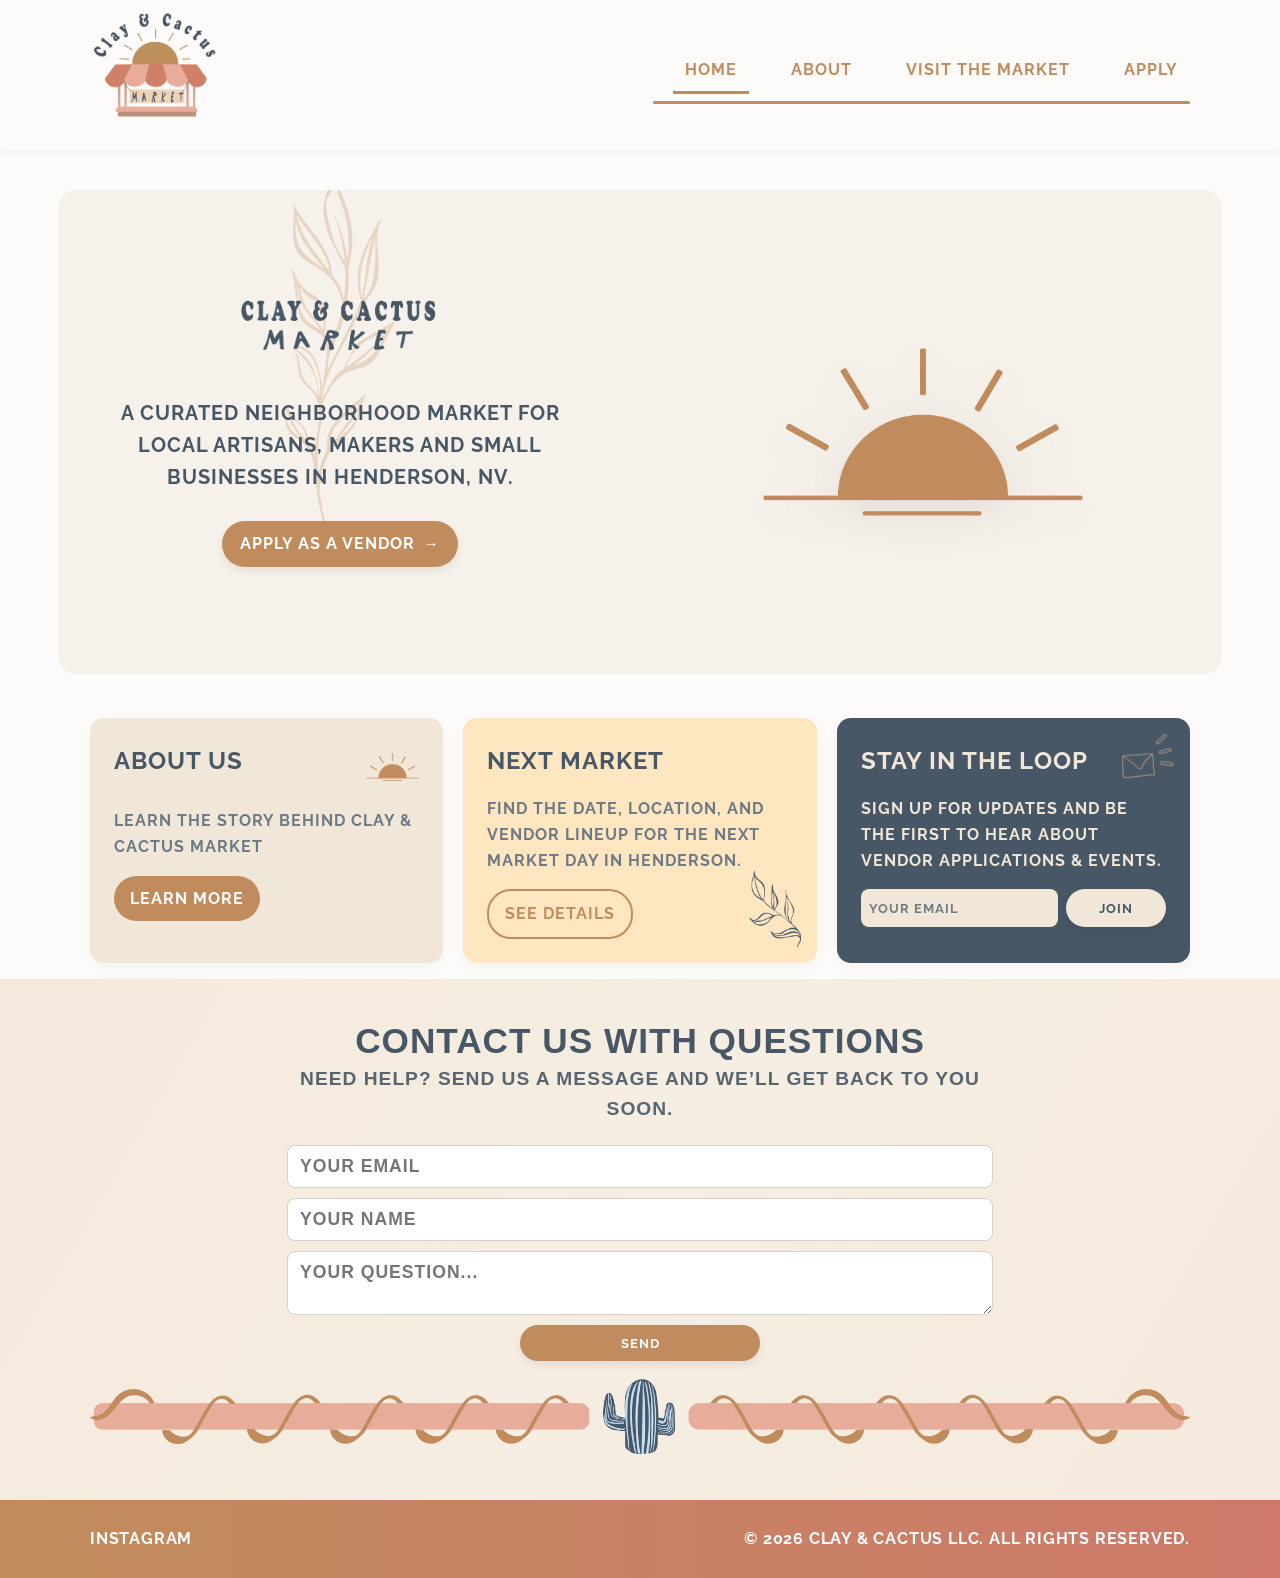
==== index.html @ 1ccd8a7d "Add files via upload" ====
<!DOCTYPE html>
<html lang="en">
<head>
    <meta charset="UTF-8">
    <meta name="viewport" content="width=device-width, initial-scale=1.0">
    <title>Clay & Cactus Market</title>
    <link rel="preconnect" href="https://fonts.googleapis.com">
    <link rel="preconnect" href="https://fonts.gstatic.com" crossorigin>
    <link href="https://fonts.googleapis.com/css2?family=Quicksand:wght@400;500;600;700&family=Raleway:wght@300;400;500&display=swap" rel="stylesheet">
    <link rel="stylesheet" href="style.css">
</head>
<body>
    <header>
        <div class="container nav">
            <img class="logo" src="assets/Illustrative Logo.PNG" alt="Clay & Cactus logo">
            <button class="hamburger" id="hamburger" aria-label="Toggle navigation">☰</button>
            <nav class="nav-links" id="nav-links">
                <a href="index.html" class="active">Home</a>
                <a href="About.html">About</a>
                <a href="Visit.html">Visit the Market</a>
                <a href="Apply.html">Apply</a>
            </nav>
        </div>
    </header>

    <main>
        <section class="hero container">
            <div class="hero-text">
                <img class="hero-text-overlay" src="assets/gold leaf straight.PNG" alt="" aria-hidden="true">
                <img class="hero-logo" src="assets/Logo.PNG" alt="Clay & Cactus Market logo">
                <p class="hero-subtitle">A curated neighborhood market for local artisans, makers and small businesses in Henderson, NV.</p>
                <div class="hero-actions">
                    <a href="Apply.html" class="btn cta--alt">Apply as a Vendor</a>
                </div>
            </div>
            <div class="hero-media">
                <img src="assets/Gold sun logo.PNG" alt="Gold sun logo placeholder" class="hero-image-placeholder">
            </div>
        </section>

        <section class="features container">
            <article class="feature-card feature-card--about">
                <div class="feature-card__title">
                    <h2>About Us</h2>
                    <img src="assets/Gold sun logo.PNG" alt="Gold sun logo" class="feature-icon" />
                </div>
                <p>Learn the story behind Clay & Cactus Market</p>
                <a href="About.html" class="feature-link feature-link--button">Learn More</a>
            </article>
            <article class="feature-card feature-card--next">
                <h2>Next Market</h2>
                <p>Find the date, location, and vendor lineup for the next market day in Henderson.</p>
                <a href="Visit.html" class="feature-link feature-link--outline">See details</a>
                <img src="assets/Blue leaf left.PNG" alt="Blue leaf" class="feature-icon-right" />
            </article>
            <article class="feature-card">
                <h2>Stay in the Loop</h2>
                <p>Sign up for updates and be the first to hear about vendor applications & events.</p>
                <form class="feature-form" action="https://formspree.io/f/xbdzkvpv" method="POST">
                    <input type="email" name="email" placeholder="Your email" required>
                    <button type="submit" class="btn join-button">Join</button>
                </form>
                <img src="assets/mail.PNG" alt="Mail icon" class="feature-icon-mail" />
            </article>
        </section>
    </main>

    <script src="main.js"></script>

    <section class="contact-band">
        <div class="container contact-container">
            <div class="contact-meta">
                <h3>Contact us with questions</h3>
                <p>Need help? Send us a message and we’ll get back to you soon.</p>
            </div>
            <form class="contact-form" action="https://formspree.io/f/mdawwndp" method="POST">
                <input type="email" name="email" placeholder="Your email" required>
                <input type="text" name="name" placeholder="Your name">
                <textarea name="message" rows="2" placeholder="Your question..."></textarea>
                <button type="submit" class="btn cta--alt">Send</button>
            </form>
        </div>

        <div class="contact-divider" aria-hidden="true">
            <img src="assets/cactus swirls.PNG" alt="" class="contact-divider-image">
        </div>
    </section>

    <footer>
        <div class="container footer-content">
            <a href="https://instagram.com/clayandcactusmarket" target="_blank" rel="noopener noreferrer" class="footer-link">Instagram</a>
            <p class="footer-brand">&copy; 2026 Clay & Cactus LLC. All rights reserved.</p>
        </div>
    </footer>
</body>
</html>
---- style.css ----
.logo{
    height: 130px;
    width: auto;
    max-width: 350px;
}

@font-face {
    font-family: 'Amatic SC';
    font-style: normal;
    font-weight: 400;
    src: url('assets/AmaticSC-Regular.ttf') format('truetype');
}

@font-face {
    font-family: 'Amatic SC';
    font-style: normal;
    font-weight: 700;
    src: url('assets/AmaticSC-Bold.ttf') format('truetype');
}

header{
    position: sticky;
    top: 0;
    background: #fdfbf9;
    box-shadow: 0 1px 8px rgba(0,0,0,0.06);
    z-index: 1000;
    padding: 10px 0;
}

body{
    margin: 0;
    font-family: 'Amatic SC', 'Cormorant Garamond', Georgia, serif;
    background: #fdfbf9;
    color: #485766;
    line-height: 1.6;
}

h1, h2, h3, h4, h5, h6, p, a, button, input, textarea {
    font-family: 'Amatic SC', 'Raleway', sans-serif;
    text-transform: uppercase;
    letter-spacing: 1px;
    font-weight: 700;
}

.container{
    width: 90%;
    max-width: 1100px;
    margin: 0 auto;
}

.hero{
    position: relative;
    display: grid;
    grid-template-columns: 1fr 1fr;
    gap: 30px;
    align-items: center;
    min-height: 420px;
    margin-top: 40px;
    background: #f6f1ea;
    padding: 32px;
    border-radius: 18px;
    overflow: hidden;
}

.hero-text{
    display: flex;
    flex-direction: column;
    align-items: center;
    text-align: center;
    max-width: 500px;
    position: relative;
    z-index: 1;
}

.hero-text-overlay{
    position: absolute;
    top: 24%;
    left: 50%;
    width: 110px;
    height: auto;
    transform: translate(-50%, -50%);
    opacity: 0.28;
    pointer-events: none;
    z-index: 0;
}

.hero-logo{
    height: 60px;
    width: auto;
    margin-bottom: 20px;
    position: relative;
    z-index: 2;
}

.hero-subtitle{
    font-size: 1.25rem;
    color: #485766;
    margin-bottom: 28px;
}

.hero-actions{
    display: flex;
    gap: 14px;
    flex-wrap: wrap;
}

.hero-media{
    min-height: 340px;
    display: flex;
    align-items: center;
    justify-content: center;
    position: relative;
    z-index: 1;
}

.hero-text > *:not(.hero-text-overlay){
    position: relative;
    z-index: 1;
}

.hero-image-placeholder{
    width: 100%;
    max-width: 320px;
    height: auto;
    display: block;
    object-fit: contain;
    filter: drop-shadow(0 10px 20px rgba(0,0,0,0.08));
}

.error-hero{
    min-height: 520px;
    display: flex;
    align-items: center;
    justify-content: center;
}

.error-card{
    position: relative;
    width: 100%;
    max-width: 720px;
    min-height: 240px;
    display: flex;
    align-items: center;
    justify-content: center;
    text-align: center;
}

.error-card h1{
    position: relative;
    z-index: 1;
    font-size: clamp(2.8rem, 8vw, 5.2rem);
    line-height: 0.95;
    color: #485766;
    margin: 0;
}

.error-card-overlay{
    position: absolute;
    left: 12%;
    top: 50%;
    transform: translateY(-50%);
    width: 150px;
    height: auto;
    opacity: 0.32;
    pointer-events: none;
}

.page-hero{
    min-height: 0;
}

.page-hero-copy{
    position: relative;
    max-width: 620px;
    z-index: 1;
}

.page-hero-overlay{
    position: absolute;
    left: -14px;
    top: -12px;
    width: 136px;
    height: auto;
    opacity: 0.2;
    pointer-events: none;
}

.page-hero-copy h1{
    position: relative;
    z-index: 1;
    margin: 0 0 16px;
    font-size: clamp(2.1rem, 4.1vw, 3.6rem);
    line-height: 0.96;
    color: #485766;
}

.page-hero-art{
    display: flex;
    justify-content: center;
    align-items: center;
}

.page-hero-image{
    width: min(100%, 320px);
    height: auto;
    display: block;
    filter: drop-shadow(0 10px 20px rgba(0,0,0,0.08));
}

.page-hero-image--sun{
    width: min(100%, 260px);
}

.section-label{
    position: relative;
    z-index: 1;
    margin: 0 0 10px;
    color: #c18c5d;
    font-size: 1rem;
    letter-spacing: 1.4px;
}

.page-lead{
    position: relative;
    z-index: 1;
    margin: 0;
    color: #5e6f79;
    font-size: 1rem;
}

.about-hero-card{
    display: block;
    min-height: 100%;
    padding-right: 34px;
    margin-bottom: 56px;
}

.about-hero-card .page-hero-copy{
    max-width: none;
}

.about-body-copy{
    position: relative;
    z-index: 1;
    max-width: 760px;
    margin-top: 24px;
}

.about-body-copy p{
    margin: 0 0 18px;
    color: #5e6f79;
    font-size: 0.98rem;
}

.about-body-copy p:last-child{
    margin-bottom: 0;
}

.visit-notice{
    max-width: 980px;
    display: grid;
    grid-template-columns: minmax(0, 1.45fr) minmax(280px, 0.75fr);
    align-items: start;
    gap: 22px;
    margin-top: 26px;
    margin-bottom: 56px;
}

.visit-notice-panel .btn{
    margin-top: 10px;
}

.visit-notice-panel,
.visit-signup-panel{
    padding: 30px;
}

.visit-signup-panel{
    background: #f6f1ea;
}

.visit-signup-panel h2{
    margin-bottom: 12px;
}

.visit-signup-form{
    justify-content: flex-start;
    margin-top: 18px;
}

.visit-signup-form input{
    background: #ffffff;
}

.about-hero-accent{
    position: absolute;
    right: 6%;
    bottom: -118px;
    width: clamp(170px, 22vw, 240px);
    height: auto;
    opacity: 1;
    pointer-events: none;
    z-index: 0;
}

.info-panel{
    border-radius: 18px;
    box-sizing: border-box;
}

.info-panel{
    background: #f4e9dd;
    padding: 28px;
}

.info-panel h2,
.visit-signup-panel h2{
    margin-top: 0;
    color: #485766;
}

.info-panel h2{
    margin-bottom: 14px;
    font-size: clamp(1.75rem, 3.4vw, 2.75rem);
    line-height: 0.98;
}

.info-panel p{
    color: #5e6f79;
    font-size: 0.98rem;
}

.apply-hero{
    min-height: 0;
    grid-template-columns: 1fr;
    gap: 0;
}

.apply-hero-copy{
    position: relative;
    text-align: center;
    padding: 8px 0;
    max-width: 760px;
    margin: 0 auto;
}

.apply-hero-overlay{
    position: absolute;
    left: -10px;
    top: 0;
    width: 140px;
    height: auto;
    opacity: 0.18;
    pointer-events: none;
}

.apply-hero-copy h1{
    position: relative;
    z-index: 1;
    margin: 0 0 16px;
    font-size: clamp(2.15rem, 4.2vw, 3.7rem);
    line-height: 0.95;
    color: #485766;
}

.apply-hero-text{
    position: relative;
    z-index: 1;
    margin: 0 auto;
    max-width: 640px;
    color: #5e6f79;
    font-size: 1rem;
}

.apply-form-section{
    position: relative;
    margin-top: 24px;
    margin-bottom: 56px;
    background: #e8c5ad;
    border-radius: 18px;
    padding: 30px;
    box-sizing: border-box;
    overflow: hidden;
}

.apply-form-accent{
    position: absolute;
    top: 14px;
    right: 16px;
    width: clamp(110px, 14vw, 170px);
    opacity: 0.5;
    z-index: 0;
    pointer-events: none;
}

.apply-form-intro{
    position: relative;
    z-index: 1;
    text-align: center;
    max-width: 760px;
    margin: 0 auto 24px;
}

.apply-form-intro h2{
    margin: 0 0 10px;
    font-size: clamp(2.2rem, 4.5vw, 3.8rem);
    color: #485766;
}

.apply-form-intro p{
    margin: 0;
    color: #485766;
    font-size: 1rem;
}

.apply-form-note{
    margin-top: 8px;
}

.apply-privacy-note{
    margin: 12px auto 0;
    color: #485766;
    font-size: 0.92rem;
    opacity: 0.9;
    text-align: center;
    max-width: 680px;
}

.vendor-form{
    position: relative;
    z-index: 1;
    max-width: 920px;
    margin: 0 auto;
}

.vendor-form-grid{
    display: grid;
    grid-template-columns: repeat(2, minmax(0, 1fr));
    gap: 16px 18px;
}

.vendor-field{
    display: flex;
    flex-direction: column;
    gap: 6px;
}

.vendor-field span{
    color: #485766;
    font-size: 0.95rem;
}

.required-star{
    color: #c18c5d;
    font-weight: 700;
    margin-left: 2px;
}

.vendor-field span.required-star,
.vendor-agreement span.required-star{
    color: #c18c5d;
}

.vendor-toggle{
    display: inline-flex;
    align-items: center;
    gap: 8px;
    margin-top: 4px;
}

.vendor-toggle input[type="checkbox"]{
    width: 18px;
    height: 18px;
    accent-color: #485766;
}

.vendor-toggle span{
    color: #485766;
    font-size: 0.95rem;
    text-transform: none;
    letter-spacing: 0.2px;
}

.vendor-field input:not([type="file"]):not([type="checkbox"]),
.vendor-field textarea,
.vendor-field select{
    width: 100%;
    border: none;
    border-radius: 10px;
    padding: 12px 14px;
    background: #f4e9dd;
    color: #485766;
    box-sizing: border-box;
    outline: none;
}

.vendor-field textarea{
    resize: none;
    min-height: 120px;
}

.vendor-field select{
    appearance: none;
    background-image: linear-gradient(45deg, transparent 50%, #485766 50%), linear-gradient(135deg, #485766 50%, transparent 50%);
    background-position: calc(100% - 18px) calc(50% - 2px), calc(100% - 12px) calc(50% - 2px);
    background-size: 6px 6px, 6px 6px;
    background-repeat: no-repeat;
    padding-right: 34px;
}

.vendor-field input[type="file"]{
    border: none;
    border-radius: 10px;
    padding: 10px 12px;
    background: #f4e9dd;
    color: #485766;
}

.vendor-field input::placeholder,
.vendor-field textarea::placeholder{
    color: #485766;
    opacity: 0.9;
}

.vendor-field--full{
    margin-top: 16px;
}

.vendor-agreement{
    margin-top: 14px;
    display: flex;
    align-items: flex-start;
    gap: 10px;
}

.vendor-agreement input[type="checkbox"]{
    margin-top: 2px;
    width: 18px;
    height: 18px;
    accent-color: #c18c5d;
    flex: 0 0 auto;
}

.vendor-agreement span{
    color: #485766;
    font-size: 0.98rem;
    line-height: 1.4;
    text-transform: none;
    letter-spacing: 0.3px;
}

.vendor-form-actions{
    margin-top: 22px;
    display: flex;
    justify-content: center;
}

.vendor-submit::after{
    content: none;
}

.features{
    display: grid;
    grid-template-columns: repeat(3, minmax(0, 1fr));
    gap: 20px;
    margin-top: 44px;
    margin-bottom: 16px;
}

.feature-card{
    border: none;
    border-radius: 14px;
    padding: 24px;
    box-shadow: 0 6px 18px rgba(0,0,0,0.03);
}

.feature-card:nth-child(1){
    background: #f1e7d9;
}

.feature-card:nth-child(2){
    background: #fde6c0;
}

.feature-card:nth-child(3){
    background: #485766;
    color: #e8c5ad;
    position: relative;
}

.feature-card:nth-child(3) h2,
.feature-card:nth-child(3) p,
.feature-card:nth-child(3) .feature-link{
    color: #f1e7d9;
}

.feature-card:nth-child(3) .feature-form input{
    background: #f1e7d9;
    border: none;
    color: #485766;
}

.feature-card:nth-child(3) .feature-form input::placeholder{
    color: #485766;
    opacity: 0.75;
}

.feature-card h2{
    margin-top: 0;
    margin-bottom: 12px;
    color: #485766;
}

.feature-card__title{
    display: flex;
    align-items: center;
    justify-content: space-between;
    gap: 10px;
}

.feature-icon{
    height: 28px;
    width: auto;
    display: block;
    margin-left: auto;
}

.feature-card p{
    margin-bottom: 16px;
    color: #6d7a85;
    font-weight: 700;
}

.feature-link{
    text-decoration: none;
    color: #485766;
    font-weight: 700;
}

.feature-link:hover{
    color: #e7ad9a;
}

.feature-link--button{
    display: inline-flex;
    align-items: center;
    justify-content: center;
    padding: 10px 16px;
    border-radius: 24px;
    background: #c18c5d;
    color: #ffffff;
}

.feature-link--button:hover{
    color: #ffffff;
    background: #c18c5d;
}

.feature-link--outline{
    display: inline-flex;
    align-items: center;
    justify-content: center;
    padding: 10px 16px;
    border-radius: 24px;
    border: 2px solid #c18c5d;
    background: transparent;
    color: #c18c5d;
}

.feature-link--outline:hover{
    color: #c18c5d;
    border-color: #c18c5d;
    background: rgba(193, 140, 93, 0.08);
}

.feature-icon-right{
    display: block;
    width: 52px;
    height: auto;
    margin: 14px 0 0 auto;
}

.feature-card--next{
    position: relative;
}

.feature-card--next .feature-icon-right{
    position: absolute;
    right: 16px;
    bottom: 16px;
}

.feature-icon-mail{
    position: absolute;
    right: 16px;
    top: 16px;
    width: 52px;
    height: auto;
    opacity: 0.6;
}

.feature-form{
    display: flex;
    gap: 8px;
    flex-wrap: wrap;
    margin-top: 12px;
    justify-content: center;
}
.feature-form input{
    flex: 1 1 180px;
    border: 1px solid #d9cfc7;
    border-radius: 8px;
    padding: 8px;
    min-width: 180px;
}
.feature-form button{
    min-width: 100px;
    padding: 8px 14px;
    height: 38px;
}

.join-button{
    background: #f1e7d9;
    color: #485766;
    border: none;
    box-shadow: none;
}

.join-button:hover{
    background: #f1e7d9;
    color: #485766;
}

.join-button::after{
    content: none;
}

.btn{
    padding: 10px 18px;
    border-radius: 24px;
    font-weight: 700;
    text-decoration: none;
    border: none;
    display: inline-flex;
    align-items: center;
    justify-content: center;
    box-shadow: 0 4px 10px rgba(0,0,0,0.08);
    position: relative;
}

.btn::after{
    content: '→';
    margin-left: 8px;
    font-size: 0.95rem;
    transition: transform 0.2s ease;
}

.btn:hover::after{
    transform: translateX(4px);
}

.btn.join-button::after{
    content: none;
}

.cta{
    background: #485766;
    color: #ffffff;
}

.cta--alt{
    background: #c18c5d;
    color: #ffffff;
}

@media (max-width: 860px) {
    .hero{grid-template-columns: 1fr;}
    .hero-media{min-height: 240px;}
    .features{grid-template-columns: 1fr;}
    .page-hero-copy{text-align: center;}
    .page-hero-overlay{
        left: 50%;
        transform: translateX(-50%);
    }
    .visit-notice{
        grid-template-columns: 1fr;
    }
    .about-hero-card{
        padding-right: 24px;
    }
    .about-hero-card .page-hero-copy,
    .about-body-copy{
        background: #f6f1ea;
        box-shadow: 0 0 0 12px #f6f1ea;
        border-radius: 14px;
    }
    .about-hero-accent{
        width: 150px;
        right: 12px;
        bottom: -70px;
        opacity: 1;
    }
    .apply-hero{grid-template-columns: 1fr;}
    .apply-hero-copy{text-align: center;}
    .apply-hero-overlay{
        left: 50%;
        transform: translateX(-50%);
    }
    .vendor-form-grid{grid-template-columns: 1fr;}
    .apply-form-section{padding: 24px 18px;}
    .apply-form-accent{
        width: 96px;
        top: 10px;
        right: 10px;
        opacity: 0.42;
    }
}

header::after{
    content: none;
}

.nav-links{
    display: flex;
    align-items: center;
    gap: 10px;
    position: relative;
    padding-bottom: 10px;
}

.nav-links::after{
    content: '';
    position: absolute;
    left: 0;
    right: 0;
    bottom: -3px;
    height: 3px;
    background: #c18c5d;
    border-radius: 2px;
}

.container.nav{
    display: flex;
    justify-content: space-between;
    align-items: center;
    position: relative;
}

.hamburger{
    display: none;
    background: transparent;
    border: none;
    font-size: 28px;
    cursor: pointer;
    color: #485766;
    font-family: 'Amatic SC', sans-serif;
    font-weight: 700;
}

.container.nav a{
    text-decoration: none;
    color: #c18c5d;
    margin-left: 20px;
    font-weight: 700;
    padding: 8px 12px;
    border-radius: 8px;
    border: none;
    position: relative;
}

.container.nav a::after{
    content: '';
    position: absolute;
    left: 0;
    right: 0;
    bottom: -3px;
    height: 3px;
    background: #c18c5d;
    border-radius: 0;
    transform: scaleX(0);
    transition: transform 0.2s;
}

.container.nav a:hover::after,
.container.nav a.active::after{
    transform: scaleX(1);
}

.container.nav a:hover{
    background: transparent;
    color: #ce796a;
}

.container.nav a.active{
    color: #c18c5d;
}

.nav-cta{
    margin-left: 20px;
    padding: 6px 12px;
    border-radius: 20px;
    background: linear-gradient(90deg, #c18c5d 0%, #ce796a 100%);
    color: #ffffff;
    font-weight: 700;
    text-decoration: none;
    display: inline-flex;
    align-items: center;
    justify-content: center;
    box-shadow: none;
    font-size: 0.92rem;
    border: none;
    white-space: nowrap;
}

.nav-cta::after{
    content: none;
}

.nav-cta:hover{
    background: linear-gradient(90deg, #c18c5d 0%, #ce796a 100%);
}

@media (max-width: 860px) {
    .nav-cta{
        width: 100%;
        justify-content: center;
        margin-left: 0;
    }
}

.contact-band{
    background: linear-gradient(120deg, #f4e9dd 0%, #f6eee2 50%, #f4e9dd 100%);
    border: none;
    padding: 40px 0;
}

.contact-divider{
    width: 90%;
    max-width: 1100px;
    display: flex;
    justify-content: center;
    align-items: center;
    margin: 18px auto 6px;
    position: relative;
    z-index: 1;
}

.contact-divider-image{
    width: 100%;
    height: auto;
    object-fit: contain;
    object-position: center;
    display: block;
}

.contact-container{
    width: 90%;
    max-width: 1100px;
    display: flex;
    flex-direction: column;
    align-items: center;
    justify-content: center;
    gap: 16px;
    margin: 0 auto;
}

.contact-meta{
    width: 100%;
    max-width: 680px;
    text-align: center;
}

.contact-meta h3,
.contact-meta p{
    font-family: 'Amatic SC', sans-serif;
    color: #485766;
    margin: 4px 0;
}

.contact-meta h3{
    font-size: 2.2rem;
    line-height: 1.05;
}

.contact-meta p{
    font-size: 1.2rem;
    opacity: 0.9;
}

.contact-form{
    width: 100%;
    max-width: 680px;
    display: flex;
    flex-direction: column;
    align-items: center;
    gap: 10px;
}

.contact-form input,
.contact-form textarea{
    font-family: 'Amatic SC', sans-serif;
    font-size: 1.1rem;
    width: 100%;
    border: 1px solid #d9cfc7;
    border-radius: 8px;
    padding: 10px 12px;
    background: #ffffff;
    outline: none;
}

.contact-form textarea{
    resize: vertical;
}

.contact-form button{
    width: 100%;
    max-width: 240px;
}

.contact-form button::after{
    content: none;
}

@media (max-width: 860px) {
    .hamburger{
        display: block;
    }

    .nav-links{
        display: none;
        width: 100%;
        flex-direction: column;
        margin-top: 12px;
        background: #ffffff;
        border: 1px solid #e5d7cf;
        border-radius: 10px;
        box-shadow: 0 5px 15px rgba(0,0,0,0.04);
        padding: 10px;
    }

    .nav-links.show{
        display: flex;
    }

    .container.nav {
        flex-wrap: wrap;
        row-gap: 10px;
    }

    .container.nav img {
        flex: 1 1 100%;
        max-width: 220px;
        margin-bottom: 8px;
    }

    .container.nav a {
        margin-left: 0;
        min-width: 100%;
        padding: 10px;
        display: block;
    }
}

@media (max-width: 500px) {
    header {
        padding: 12px 0;
    }

    .container.nav a {
        font-size: 14px;
        padding: 6px 10px;
    }

    .info-panel{
        padding: 20px 18px;
    }
}

footer {
    background: linear-gradient(90deg, #c18c5d 0%, #ce796a 100%);
    color: #ffffff;
    padding: 10px 0;
}

.footer-content {
    display: flex;
    justify-content: space-between;
    align-items: center;
}

.footer-link,
.footer-brand {
    color: #ffffff;
    text-decoration: none;
    font-weight: 700;
    letter-spacing: 0.8px;
}

.footer-link:hover {
    opacity: 0.85;
}

@media (max-width: 640px) {
    .footer-content {
        flex-direction: column;
        gap: 8px;
    }
}
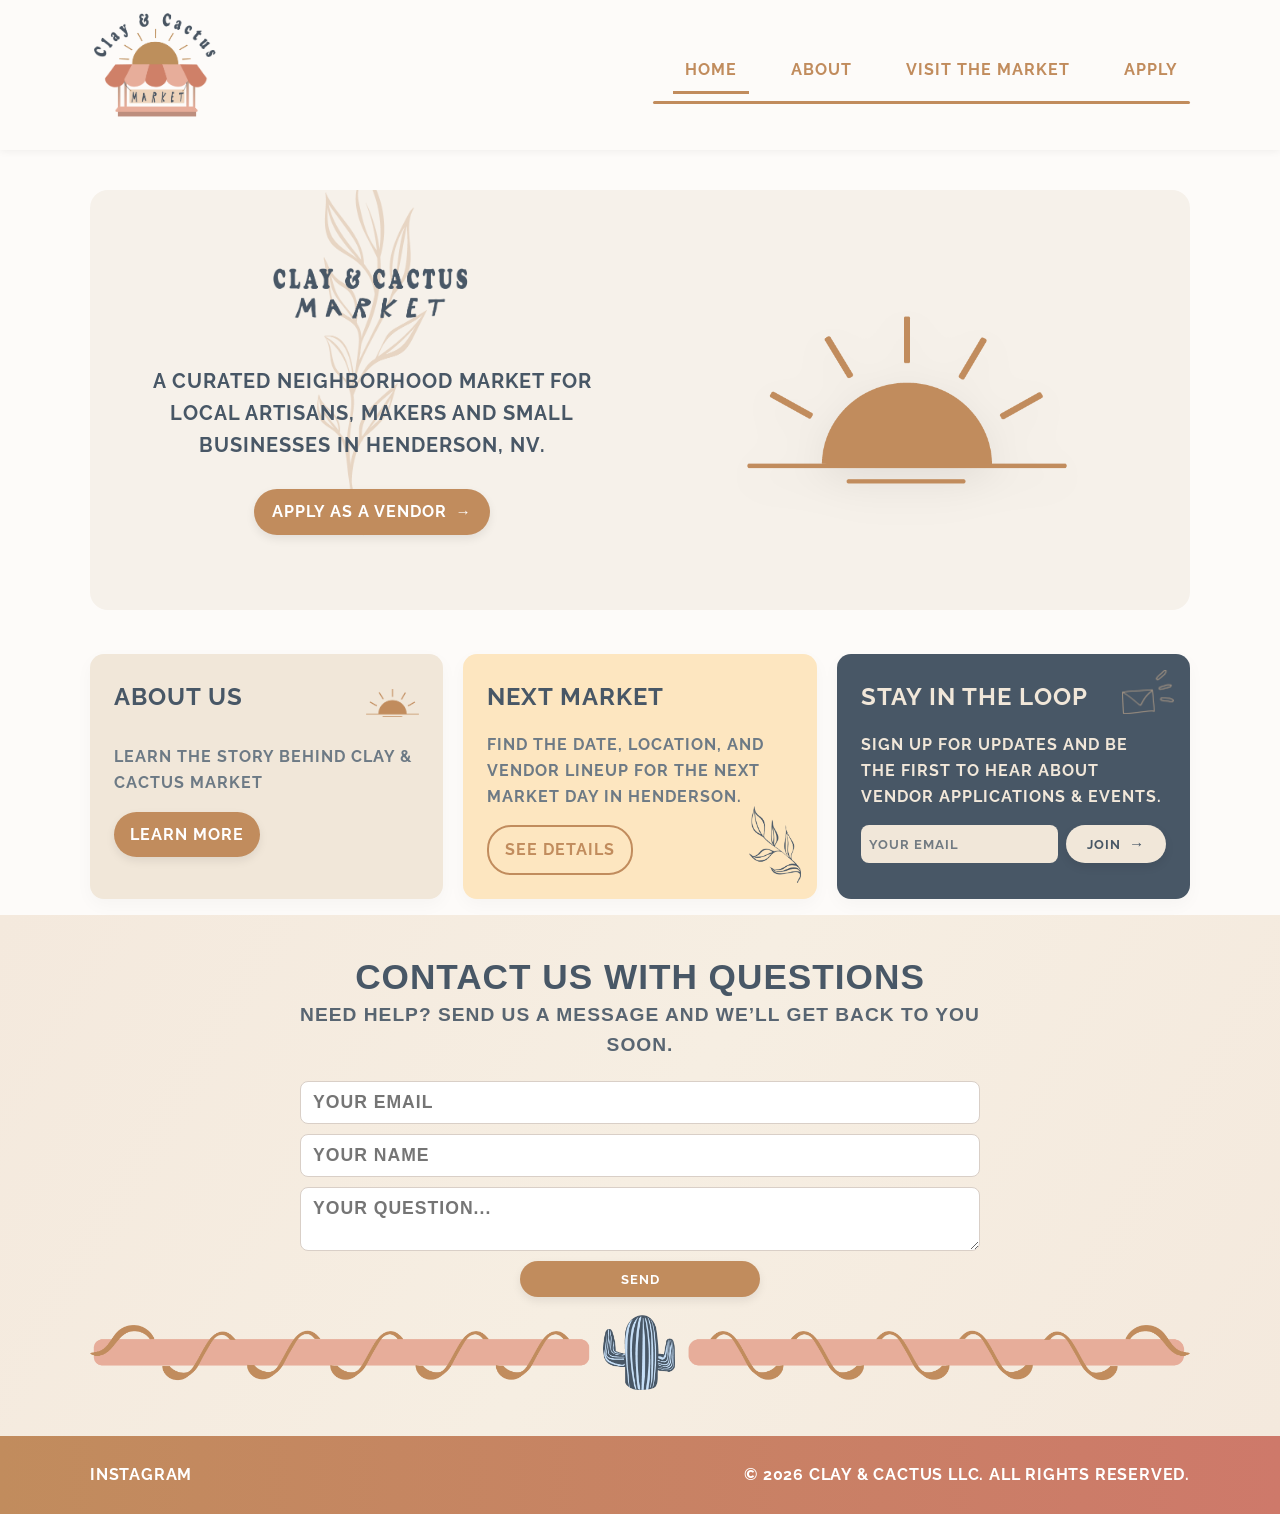
==== commit b572a4e8: "Add files via upload # Changes Note - 2026-03-17  ## Navigation and Header - Made the navbar logo" ====
--- a/index.html
+++ b/index.html
@@ -4,6 +4,31 @@
     <meta charset="UTF-8">
     <meta name="viewport" content="width=device-width, initial-scale=1.0">
     <title>Clay & Cactus Market</title>
+    <meta name="description" content="Clay & Cactus Market is a curated neighborhood market in Henderson, NV featuring local artisans, makers, and small businesses.">
+    <meta property="og:title" content="Clay & Cactus Market">
+    <meta property="og:description" content="A curated neighborhood market for local artisans, makers, and small businesses in Henderson, NV.">
+    <meta property="og:type" content="website">
+    <meta property="og:url" content="https://clayandcactusmarket.com/">
+    <meta property="og:image" content="https://clayandcactusmarket.com/assets/logo.png">
+    <meta name="twitter:card" content="summary_large_image">
+    <link rel="canonical" href="https://clayandcactusmarket.com/">
+    <script type="application/ld+json">
+        {
+            "@context": "https://schema.org",
+            "@type": "LocalBusiness",
+            "name": "Clay & Cactus Market",
+            "description": "A curated neighborhood market for local artisans, makers, and small businesses in Henderson, NV.",
+            "url": "https://clayandcactusmarket.com/",
+            "image": "https://clayandcactusmarket.com/assets/logo.png",
+            "areaServed": {
+                "@type": "AdministrativeArea",
+                "name": "Henderson, NV"
+            },
+            "sameAs": [
+                "https://instagram.com/clayandcactusmarket"
+            ]
+        }
+    </script>
     <link rel="preconnect" href="https://fonts.googleapis.com">
     <link rel="preconnect" href="https://fonts.gstatic.com" crossorigin>
     <link href="https://fonts.googleapis.com/css2?family=Quicksand:wght@400;500;600;700&family=Raleway:wght@300;400;500&display=swap" rel="stylesheet">
@@ -12,10 +37,12 @@
 <body>
     <header>
         <div class="container nav">
-            <img class="logo" src="assets/Illustrative Logo.PNG" alt="Clay & Cactus logo">
-            <button class="hamburger" id="hamburger" aria-label="Toggle navigation">☰</button>
+            <a href="/" class="logo-link" aria-label="Go to home page">
+                <img class="logo" src="assets/illustrative-logo.png" alt="Clay & Cactus logo">
+            </a>
+            <button class="hamburger" id="hamburger" aria-label="Toggle navigation" aria-controls="nav-links" aria-expanded="false">☰</button>
             <nav class="nav-links" id="nav-links">
-                <a href="index.html" class="active">Home</a>
+                <a href="/" class="active" aria-current="page">Home</a>
                 <a href="About.html">About</a>
                 <a href="Visit.html">Visit the Market</a>
                 <a href="Apply.html">Apply</a>
@@ -26,15 +53,15 @@
     <main>
         <section class="hero container">
             <div class="hero-text">
-                <img class="hero-text-overlay" src="assets/gold leaf straight.PNG" alt="" aria-hidden="true">
-                <img class="hero-logo" src="assets/Logo.PNG" alt="Clay & Cactus Market logo">
+                <img class="hero-text-overlay" src="assets/gold-leaf-straight.png" alt="" aria-hidden="true">
+                <img class="hero-logo" src="assets/logo.png" alt="Clay & Cactus Market logo">
                 <p class="hero-subtitle">A curated neighborhood market for local artisans, makers and small businesses in Henderson, NV.</p>
                 <div class="hero-actions">
                     <a href="Apply.html" class="btn cta--alt">Apply as a Vendor</a>
                 </div>
             </div>
             <div class="hero-media">
-                <img src="assets/Gold sun logo.PNG" alt="Gold sun logo placeholder" class="hero-image-placeholder">
+                <img src="assets/gold-sun-logo.png" alt="Gold sun logo placeholder" class="hero-image-placeholder">
             </div>
         </section>
 
@@ -42,7 +69,7 @@
             <article class="feature-card feature-card--about">
                 <div class="feature-card__title">
                     <h2>About Us</h2>
-                    <img src="assets/Gold sun logo.PNG" alt="Gold sun logo" class="feature-icon" />
+                    <img src="assets/gold-sun-logo.png" alt="Gold sun logo" class="feature-icon" />
                 </div>
                 <p>Learn the story behind Clay & Cactus Market</p>
                 <a href="About.html" class="feature-link feature-link--button">Learn More</a>
@@ -51,7 +78,7 @@
                 <h2>Next Market</h2>
                 <p>Find the date, location, and vendor lineup for the next market day in Henderson.</p>
                 <a href="Visit.html" class="feature-link feature-link--outline">See details</a>
-                <img src="assets/Blue leaf left.PNG" alt="Blue leaf" class="feature-icon-right" />
+                <img src="assets/blue-leaf-left.png" alt="Blue leaf" class="feature-icon-right" />
             </article>
             <article class="feature-card">
                 <h2>Stay in the Loop</h2>
@@ -60,7 +87,7 @@
                     <input type="email" name="email" placeholder="Your email" required>
                     <button type="submit" class="btn join-button">Join</button>
                 </form>
-                <img src="assets/mail.PNG" alt="Mail icon" class="feature-icon-mail" />
+                <img src="assets/mail.png" alt="Mail icon" class="feature-icon-mail" />
             </article>
         </section>
     </main>
@@ -82,7 +109,7 @@
         </div>
 
         <div class="contact-divider" aria-hidden="true">
-            <img src="assets/cactus swirls.PNG" alt="" class="contact-divider-image">
+            <img src="assets/cactus-swirls.png" alt="" class="contact-divider-image">
         </div>
     </section>
 
--- a/style.css
+++ b/style.css
@@ -4,18 +4,29 @@
     max-width: 350px;
 }
 
+*,
+*::before,
+*::after{
+    box-sizing: border-box;
+}
+
+img{
+    max-width: 100%;
+    display: block;
+}
+
 @font-face {
     font-family: 'Amatic SC';
     font-style: normal;
     font-weight: 400;
-    src: url('assets/AmaticSC-Regular.ttf') format('truetype');
+    src: url('assets/amatic-sc-regular.ttf') format('truetype');
 }
 
 @font-face {
     font-family: 'Amatic SC';
     font-style: normal;
     font-weight: 700;
-    src: url('assets/AmaticSC-Bold.ttf') format('truetype');
+    src: url('assets/amatic-sc-bold.ttf') format('truetype');
 }
 
 header{
@@ -74,7 +85,7 @@
 
 .hero-text-overlay{
     position: absolute;
-    top: 24%;
+    top: 32%;
     left: 50%;
     width: 110px;
     height: auto;
@@ -125,44 +136,6 @@
     display: block;
     object-fit: contain;
     filter: drop-shadow(0 10px 20px rgba(0,0,0,0.08));
-}
-
-.error-hero{
-    min-height: 520px;
-    display: flex;
-    align-items: center;
-    justify-content: center;
-}
-
-.error-card{
-    position: relative;
-    width: 100%;
-    max-width: 720px;
-    min-height: 240px;
-    display: flex;
-    align-items: center;
-    justify-content: center;
-    text-align: center;
-}
-
-.error-card h1{
-    position: relative;
-    z-index: 1;
-    font-size: clamp(2.8rem, 8vw, 5.2rem);
-    line-height: 0.95;
-    color: #485766;
-    margin: 0;
-}
-
-.error-card-overlay{
-    position: absolute;
-    left: 12%;
-    top: 50%;
-    transform: translateY(-50%);
-    width: 150px;
-    height: auto;
-    opacity: 0.32;
-    pointer-events: none;
 }
 
 .page-hero{
@@ -306,9 +279,6 @@
 .info-panel{
     border-radius: 18px;
     box-sizing: border-box;
-}
-
-.info-panel{
     background: #f4e9dd;
     padding: 28px;
 }
@@ -413,10 +383,6 @@
     font-size: 1rem;
 }
 
-.apply-form-note{
-    margin-top: 8px;
-}
-
 .apply-privacy-note{
     margin: 12px auto 0;
     color: #485766;
@@ -481,7 +447,7 @@
     letter-spacing: 0.2px;
 }
 
-.vendor-field input:not([type="file"]):not([type="checkbox"]),
+.vendor-field input:not([type="checkbox"]),
 .vendor-field textarea,
 .vendor-field select{
     width: 100%;
@@ -508,14 +474,6 @@
     padding-right: 34px;
 }
 
-.vendor-field input[type="file"]{
-    border: none;
-    border-radius: 10px;
-    padding: 10px 12px;
-    background: #f4e9dd;
-    color: #485766;
-}
-
 .vendor-field input::placeholder,
 .vendor-field textarea::placeholder{
     color: #485766;
@@ -559,6 +517,17 @@
     content: none;
 }
 
+.vendor-submit{
+    transition: background 0.2s ease, transform 0.2s ease, box-shadow 0.2s ease;
+}
+
+.vendor-submit:hover,
+.vendor-submit:focus-visible{
+    background: #b78253;
+    transform: translateY(-1px);
+    box-shadow: 0 7px 16px rgba(0,0,0,0.12);
+}
+
 .features{
     display: grid;
     grid-template-columns: repeat(3, minmax(0, 1fr));
@@ -649,11 +618,15 @@
     border-radius: 24px;
     background: #c18c5d;
     color: #ffffff;
+    transition: background 0.2s ease, transform 0.2s ease, box-shadow 0.2s ease;
+    box-shadow: 0 4px 10px rgba(0,0,0,0.08);
 }
 
 .feature-link--button:hover{
     color: #ffffff;
-    background: #c18c5d;
+    background: #b78253;
+    transform: translateY(-1px);
+    box-shadow: 0 7px 16px rgba(0,0,0,0.12);
 }
 
 .feature-link--outline{
@@ -724,11 +697,14 @@
     color: #485766;
     border: none;
     box-shadow: none;
+    transition: background 0.2s ease, transform 0.2s ease, box-shadow 0.2s ease;
 }
 
 .join-button:hover{
-    background: #f1e7d9;
-    color: #485766;
+    background: #ffffff;
+    color: #485766;
+    transform: translateY(-1px);
+    box-shadow: 0 6px 14px rgba(0,0,0,0.18);
 }
 
 .join-button::after{
@@ -757,10 +733,6 @@
 
 .btn:hover::after{
     transform: translateX(4px);
-}
-
-.btn.join-button::after{
-    content: none;
 }
 
 .cta{
@@ -895,37 +867,29 @@
     color: #c18c5d;
 }
 
-.nav-cta{
-    margin-left: 20px;
-    padding: 6px 12px;
-    border-radius: 20px;
-    background: linear-gradient(90deg, #c18c5d 0%, #ce796a 100%);
-    color: #ffffff;
-    font-weight: 700;
-    text-decoration: none;
-    display: inline-flex;
-    align-items: center;
-    justify-content: center;
-    box-shadow: none;
-    font-size: 0.92rem;
-    border: none;
-    white-space: nowrap;
-}
-
-.nav-cta::after{
+a:focus-visible,
+button:focus-visible,
+input:focus-visible,
+textarea:focus-visible{
+    outline: 2px solid #c18c5d;
+    outline-offset: 2px;
+}
+
+.container.nav a.logo-link{
+    margin-left: 0;
+    padding: 0;
+    border-radius: 0;
+    color: inherit;
+}
+
+.container.nav a.logo-link::after{
     content: none;
 }
 
-.nav-cta:hover{
-    background: linear-gradient(90deg, #c18c5d 0%, #ce796a 100%);
-}
-
-@media (max-width: 860px) {
-    .nav-cta{
-        width: 100%;
-        justify-content: center;
-        margin-left: 0;
-    }
+.container.nav a.logo-link:hover,
+.container.nav a.logo-link.active{
+    background: transparent;
+    color: inherit;
 }
 
 .contact-band{
@@ -1015,10 +979,18 @@
 .contact-form button{
     width: 100%;
     max-width: 240px;
+    transition: background 0.2s ease, transform 0.2s ease, box-shadow 0.2s ease;
 }
 
 .contact-form button::after{
     content: none;
+}
+
+.contact-form button:hover,
+.contact-form button:focus-visible{
+    background: #b78253;
+    transform: translateY(-1px);
+    box-shadow: 0 7px 16px rgba(0,0,0,0.12);
 }
 
 @media (max-width: 860px) {
@@ -1047,18 +1019,24 @@
         row-gap: 10px;
     }
 
-    .container.nav img {
+    .container.nav .logo {
         flex: 1 1 100%;
         max-width: 220px;
         margin-bottom: 8px;
     }
 
-    .container.nav a {
+    .container.nav a:not(.logo-link) {
         margin-left: 0;
         min-width: 100%;
         padding: 10px;
         display: block;
     }
+
+    .container.nav a.logo-link {
+        min-width: auto;
+        padding: 0;
+        display: inline-flex;
+    }
 }
 
 @media (max-width: 500px) {
@@ -1066,7 +1044,7 @@
         padding: 12px 0;
     }
 
-    .container.nav a {
+    .container.nav a:not(.logo-link) {
         font-size: 14px;
         padding: 6px 10px;
     }
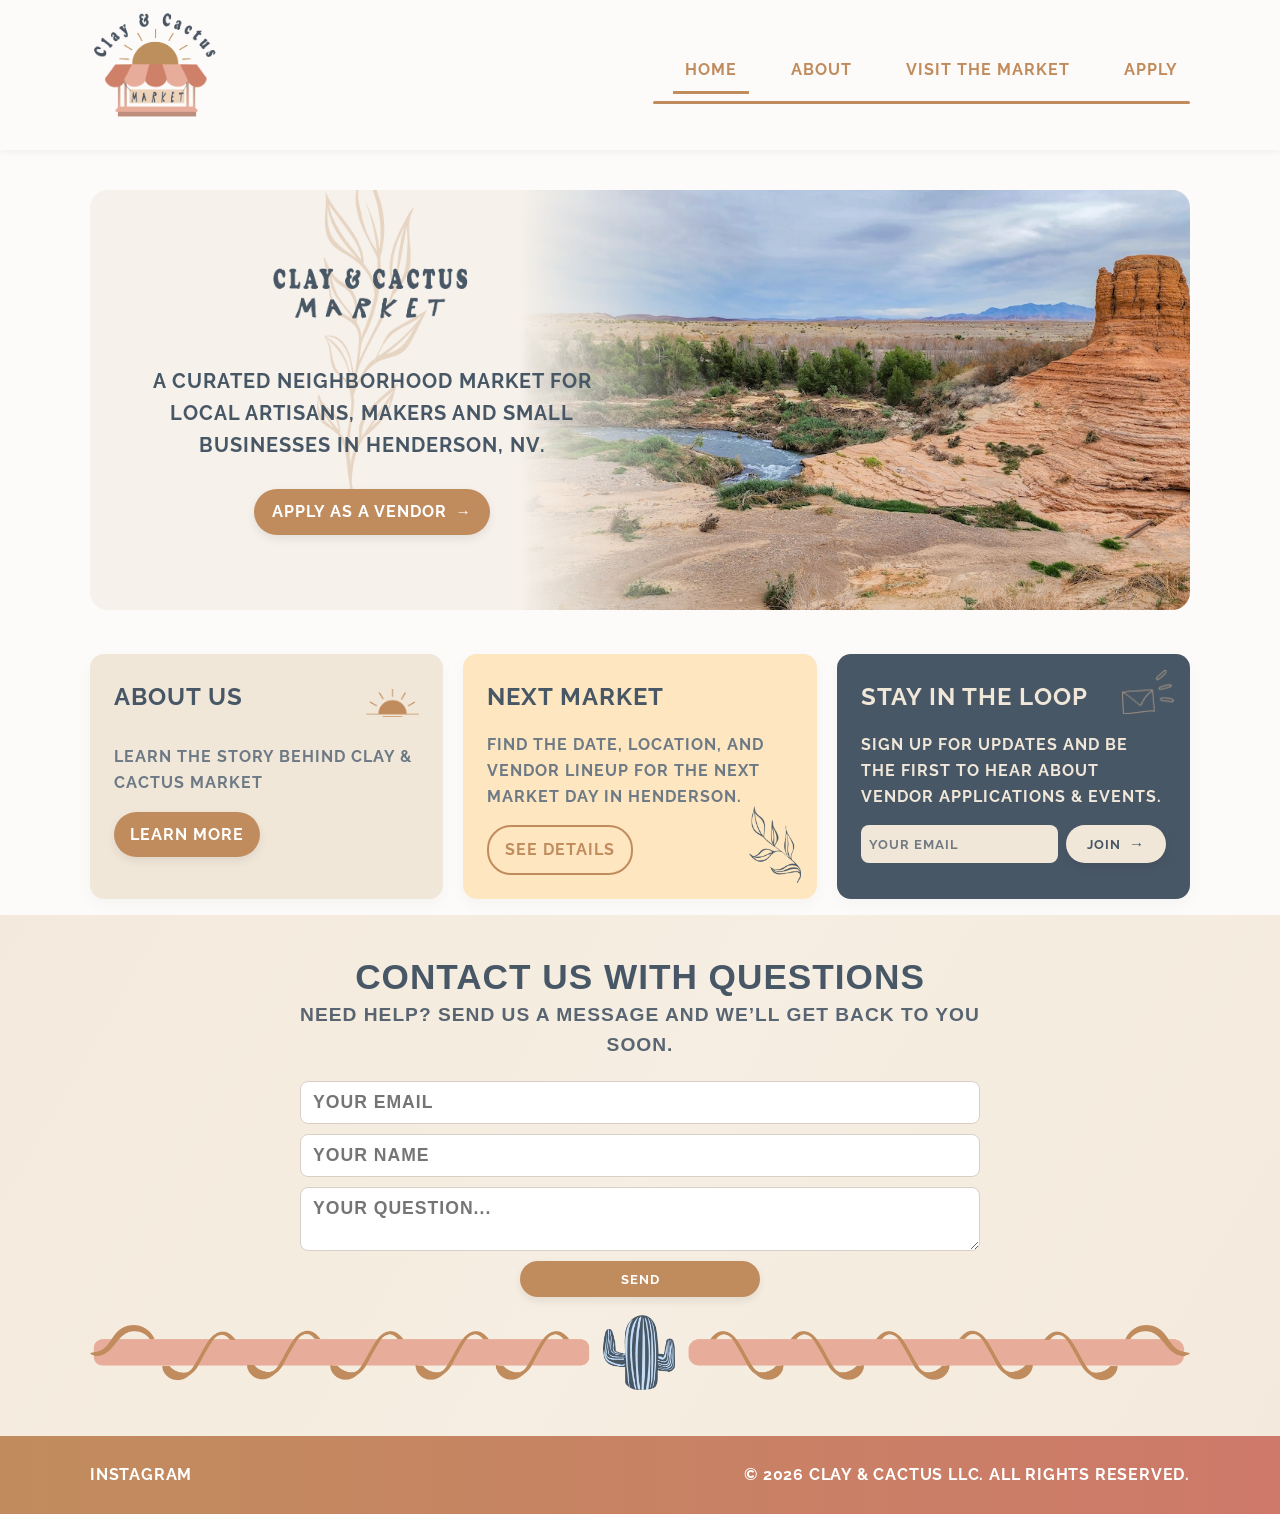
==== commit 5a4aa26e: "Add files via upload" ====
--- a/index.html
+++ b/index.html
@@ -43,9 +43,9 @@
             <button class="hamburger" id="hamburger" aria-label="Toggle navigation" aria-controls="nav-links" aria-expanded="false">☰</button>
             <nav class="nav-links" id="nav-links">
                 <a href="/" class="active" aria-current="page">Home</a>
-                <a href="About.html">About</a>
-                <a href="Visit.html">Visit the Market</a>
-                <a href="Apply.html">Apply</a>
+                <a href="about.html">About</a>
+                <a href="visit.html">Visit the Market</a>
+                <a href="apply.html">Apply</a>
             </nav>
         </div>
     </header>
@@ -57,27 +57,27 @@
                 <img class="hero-logo" src="assets/logo.png" alt="Clay & Cactus Market logo">
                 <p class="hero-subtitle">A curated neighborhood market for local artisans, makers and small businesses in Henderson, NV.</p>
                 <div class="hero-actions">
-                    <a href="Apply.html" class="btn cta--alt">Apply as a Vendor</a>
+                    <a href="apply.html" class="btn cta--alt">Apply as a Vendor</a>
                 </div>
             </div>
             <div class="hero-media">
-                <img src="assets/gold-sun-logo.png" alt="Gold sun logo placeholder" class="hero-image-placeholder">
+                <img src="assets/owlcanyon_stream.webp" alt="Owl Canyon stream surrounded by nature" class="hero-image">
             </div>
         </section>
 
         <section class="features container">
-            <article class="feature-card feature-card--about">
+            <article class="feature-card">
                 <div class="feature-card__title">
                     <h2>About Us</h2>
                     <img src="assets/gold-sun-logo.png" alt="Gold sun logo" class="feature-icon" />
                 </div>
                 <p>Learn the story behind Clay & Cactus Market</p>
-                <a href="About.html" class="feature-link feature-link--button">Learn More</a>
+                <a href="about.html" class="feature-link feature-link--button">Learn More</a>
             </article>
             <article class="feature-card feature-card--next">
                 <h2>Next Market</h2>
                 <p>Find the date, location, and vendor lineup for the next market day in Henderson.</p>
-                <a href="Visit.html" class="feature-link feature-link--outline">See details</a>
+                <a href="visit.html" class="feature-link feature-link--outline">See details</a>
                 <img src="assets/blue-leaf-left.png" alt="Blue leaf" class="feature-icon-right" />
             </article>
             <article class="feature-card">
--- a/style.css
+++ b/style.css
@@ -63,8 +63,8 @@
     position: relative;
     display: grid;
     grid-template-columns: 1fr 1fr;
-    gap: 30px;
-    align-items: center;
+    gap: 0;
+    align-items: stretch;
     min-height: 420px;
     margin-top: 40px;
     background: #f6f1ea;
@@ -73,14 +73,46 @@
     overflow: hidden;
 }
 
+.hero-image{
+    width: 100%;
+    height: 100%;
+    display: block;
+    object-fit: cover;
+    object-position: center;
+    mask-image: linear-gradient(to right, transparent 0%, black 30%);
+    mask-composite: intersect;
+    -webkit-mask-image: linear-gradient(to right, transparent 0%, black 30%);
+    -webkit-mask-composite: source-in;
+}
+
+.hero-media{
+    position: relative;
+    align-self: stretch;
+    margin-left: -120px;
+    margin-right: -32px;
+    margin-top: -32px;
+    margin-bottom: -32px;
+    z-index: 0;
+}
+
 .hero-text{
     display: flex;
     flex-direction: column;
     align-items: center;
+    align-self: center;
     text-align: center;
     max-width: 500px;
     position: relative;
-    z-index: 1;
+    z-index: 2;
+    padding: 0;
+    background: none;
+    backdrop-filter: none;
+    -webkit-backdrop-filter: none;
+    border-radius: 0;
+    width: auto;
+    transform: none;
+    top: auto;
+    left: auto;
 }
 
 .hero-text-overlay{
@@ -113,29 +145,12 @@
     display: flex;
     gap: 14px;
     flex-wrap: wrap;
-}
-
-.hero-media{
-    min-height: 340px;
-    display: flex;
-    align-items: center;
     justify-content: center;
-    position: relative;
-    z-index: 1;
 }
 
 .hero-text > *:not(.hero-text-overlay){
     position: relative;
     z-index: 1;
-}
-
-.hero-image-placeholder{
-    width: 100%;
-    max-width: 320px;
-    height: auto;
-    display: block;
-    object-fit: contain;
-    filter: drop-shadow(0 10px 20px rgba(0,0,0,0.08));
 }
 
 .page-hero{
@@ -180,8 +195,12 @@
     filter: drop-shadow(0 10px 20px rgba(0,0,0,0.08));
 }
 
-.page-hero-image--sun{
-    width: min(100%, 260px);
+.visit-hero-image{
+    width: min(100%, 440px);
+    height: 320px;
+    object-fit: cover;
+    object-position: center;
+    border-radius: 16px;
 }
 
 .section-label{
@@ -202,14 +221,13 @@
 }
 
 .about-hero-card{
-    display: block;
-    min-height: 100%;
-    padding-right: 34px;
     margin-bottom: 56px;
+    min-height: 460px;
 }
 
 .about-hero-card .page-hero-copy{
     max-width: none;
+    align-self: center;
 }
 
 .about-body-copy{
@@ -230,17 +248,37 @@
 }
 
 .visit-notice{
-    max-width: 980px;
     display: grid;
-    grid-template-columns: minmax(0, 1.45fr) minmax(280px, 0.75fr);
+    grid-template-columns: minmax(0, 1fr) 320px;
     align-items: start;
     gap: 22px;
-    margin-top: 26px;
+    margin-top: 10px;
     margin-bottom: 56px;
 }
 
 .visit-notice-panel .btn{
     margin-top: 10px;
+}
+
+.visit-notice-panel{
+    position: relative;
+    overflow: hidden;
+}
+
+.visit-notice-accent{
+    position: absolute;
+    right: -18px;
+    bottom: -72px;
+    width: clamp(120px, 20vw, 185px);
+    height: auto;
+    pointer-events: none;
+    z-index: 0;
+    opacity: 0.95;
+}
+
+.visit-notice-panel > *:not(.visit-notice-accent){
+    position: relative;
+    z-index: 1;
 }
 
 .visit-notice-panel,
@@ -265,20 +303,8 @@
     background: #ffffff;
 }
 
-.about-hero-accent{
-    position: absolute;
-    right: 6%;
-    bottom: -118px;
-    width: clamp(170px, 22vw, 240px);
-    height: auto;
-    opacity: 1;
-    pointer-events: none;
-    z-index: 0;
-}
-
 .info-panel{
     border-radius: 18px;
-    box-sizing: border-box;
     background: #f4e9dd;
     padding: 28px;
 }
@@ -349,7 +375,6 @@
     background: #e8c5ad;
     border-radius: 18px;
     padding: 30px;
-    box-sizing: border-box;
     overflow: hidden;
 }
 
@@ -392,6 +417,67 @@
     max-width: 680px;
 }
 
+.thanks-hero{
+    margin-bottom: 0;
+}
+
+.thanks-hero-copy{
+    max-width: 700px;
+}
+
+.thanks-section{
+    display: flex;
+    justify-content: center;
+}
+
+.thanks-card{
+    position: relative;
+    z-index: 1;
+    width: 100%;
+    max-width: 760px;
+    background: #f4e9dd;
+    border-radius: 16px;
+    padding: 34px 30px;
+    text-align: center;
+    box-shadow: 0 10px 24px rgba(72, 87, 102, 0.08);
+}
+
+.thanks-card h2{
+    margin: 0 0 14px;
+    font-size: clamp(2rem, 4vw, 3.2rem);
+    color: #485766;
+}
+
+.thanks-card p{
+    margin: 0 auto 14px;
+    max-width: 620px;
+    color: #485766;
+    font-size: 1rem;
+}
+
+.thanks-card p:last-of-type{
+    margin-bottom: 0;
+}
+
+.thanks-card a:not(.btn){
+    color: #485766;
+    text-decoration-color: #c18c5d;
+    text-underline-offset: 3px;
+}
+
+.thanks-actions{
+    display: flex;
+    justify-content: center;
+    gap: 14px;
+    flex-wrap: wrap;
+    margin-top: 24px;
+}
+
+.thanks-secondary{
+    background: #485766;
+    color: #ffffff;
+}
+
 .vendor-form{
     position: relative;
     z-index: 1;
@@ -422,11 +508,6 @@
     margin-left: 2px;
 }
 
-.vendor-field span.required-star,
-.vendor-agreement span.required-star{
-    color: #c18c5d;
-}
-
 .vendor-toggle{
     display: inline-flex;
     align-items: center;
@@ -448,30 +529,19 @@
 }
 
 .vendor-field input:not([type="checkbox"]),
-.vendor-field textarea,
-.vendor-field select{
+.vendor-field textarea{
     width: 100%;
     border: none;
     border-radius: 10px;
     padding: 12px 14px;
     background: #f4e9dd;
     color: #485766;
-    box-sizing: border-box;
     outline: none;
 }
 
 .vendor-field textarea{
     resize: none;
     min-height: 120px;
-}
-
-.vendor-field select{
-    appearance: none;
-    background-image: linear-gradient(45deg, transparent 50%, #485766 50%), linear-gradient(135deg, #485766 50%, transparent 50%);
-    background-position: calc(100% - 18px) calc(50% - 2px), calc(100% - 12px) calc(50% - 2px);
-    background-size: 6px 6px, 6px 6px;
-    background-repeat: no-repeat;
-    padding-right: 34px;
 }
 
 .vendor-field input::placeholder,
@@ -517,12 +587,17 @@
     content: none;
 }
 
-.vendor-submit{
+.vendor-submit,
+.feature-link--button,
+.contact-form button{
     transition: background 0.2s ease, transform 0.2s ease, box-shadow 0.2s ease;
 }
 
 .vendor-submit:hover,
-.vendor-submit:focus-visible{
+.vendor-submit:focus-visible,
+.feature-link--button:hover,
+.contact-form button:hover,
+.contact-form button:focus-visible{
     background: #b78253;
     transform: translateY(-1px);
     box-shadow: 0 7px 16px rgba(0,0,0,0.12);
@@ -618,15 +693,7 @@
     border-radius: 24px;
     background: #c18c5d;
     color: #ffffff;
-    transition: background 0.2s ease, transform 0.2s ease, box-shadow 0.2s ease;
     box-shadow: 0 4px 10px rgba(0,0,0,0.08);
-}
-
-.feature-link--button:hover{
-    color: #ffffff;
-    background: #b78253;
-    transform: translateY(-1px);
-    box-shadow: 0 7px 16px rgba(0,0,0,0.12);
 }
 
 .feature-link--outline{
@@ -641,8 +708,6 @@
 }
 
 .feature-link--outline:hover{
-    color: #c18c5d;
-    border-color: #c18c5d;
     background: rgba(193, 140, 93, 0.08);
 }
 
@@ -735,19 +800,42 @@
     transform: translateX(4px);
 }
 
-.cta{
-    background: #485766;
-    color: #ffffff;
-}
-
 .cta--alt{
     background: #c18c5d;
     color: #ffffff;
 }
 
 @media (max-width: 860px) {
-    .hero{grid-template-columns: 1fr;}
-    .hero-media{min-height: 240px;}
+    .hero{
+        grid-template-columns: 1fr;
+        grid-template-rows: 1fr;
+        min-height: 420px;
+        padding: 0;
+    }
+    .hero-media{
+        grid-column: 1;
+        grid-row: 1;
+        margin: 0;
+        align-self: stretch;
+    }
+    .hero-image{
+        mask-image: none;
+        -webkit-mask-image: none;
+    }
+    .hero-text{
+        grid-column: 1;
+        grid-row: 1;
+        align-self: center;
+        justify-self: center;
+        z-index: 2;
+        padding: 28px 32px;
+        background: rgba(246, 241, 234, 0.72);
+        backdrop-filter: blur(6px);
+        -webkit-backdrop-filter: blur(6px);
+        border-radius: 14px;
+        max-width: 85%;
+        margin: 0;
+    }
     .features{grid-template-columns: 1fr;}
     .page-hero-copy{text-align: center;}
     .page-hero-overlay{
@@ -757,20 +845,21 @@
     .visit-notice{
         grid-template-columns: 1fr;
     }
+    .visit-notice-accent{
+        width: clamp(98px, 24vw, 136px);
+        right: -12px;
+        bottom: -56px;
+    }
     .about-hero-card{
-        padding-right: 24px;
-    }
-    .about-hero-card .page-hero-copy,
-    .about-body-copy{
-        background: #f6f1ea;
-        box-shadow: 0 0 0 12px #f6f1ea;
+        padding-right: 0;
+    }
+    .about-hero-card .page-hero-copy{
+        background: rgba(246, 241, 234, 0.82);
+        backdrop-filter: blur(6px);
+        -webkit-backdrop-filter: blur(6px);
         border-radius: 14px;
-    }
-    .about-hero-accent{
-        width: 150px;
-        right: 12px;
-        bottom: -70px;
-        opacity: 1;
+        padding: 24px;
+        box-shadow: none;
     }
     .apply-hero{grid-template-columns: 1fr;}
     .apply-hero-copy{text-align: center;}
@@ -786,10 +875,9 @@
         right: 10px;
         opacity: 0.42;
     }
-}
-
-header::after{
-    content: none;
+    .thanks-card{
+        padding: 28px 20px;
+    }
 }
 
 .nav-links{
@@ -886,8 +974,7 @@
     content: none;
 }
 
-.container.nav a.logo-link:hover,
-.container.nav a.logo-link.active{
+.container.nav a.logo-link:hover{
     background: transparent;
     color: inherit;
 }
@@ -979,18 +1066,10 @@
 .contact-form button{
     width: 100%;
     max-width: 240px;
-    transition: background 0.2s ease, transform 0.2s ease, box-shadow 0.2s ease;
 }
 
 .contact-form button::after{
     content: none;
-}
-
-.contact-form button:hover,
-.contact-form button:focus-visible{
-    background: #b78253;
-    transform: translateY(-1px);
-    box-shadow: 0 7px 16px rgba(0,0,0,0.12);
 }
 
 @media (max-width: 860px) {
@@ -1052,6 +1131,13 @@
     .info-panel{
         padding: 20px 18px;
     }
+
+    .visit-notice-accent{
+        width: 92px;
+        right: -8px;
+        bottom: -42px;
+    }
+
 }
 
 footer {
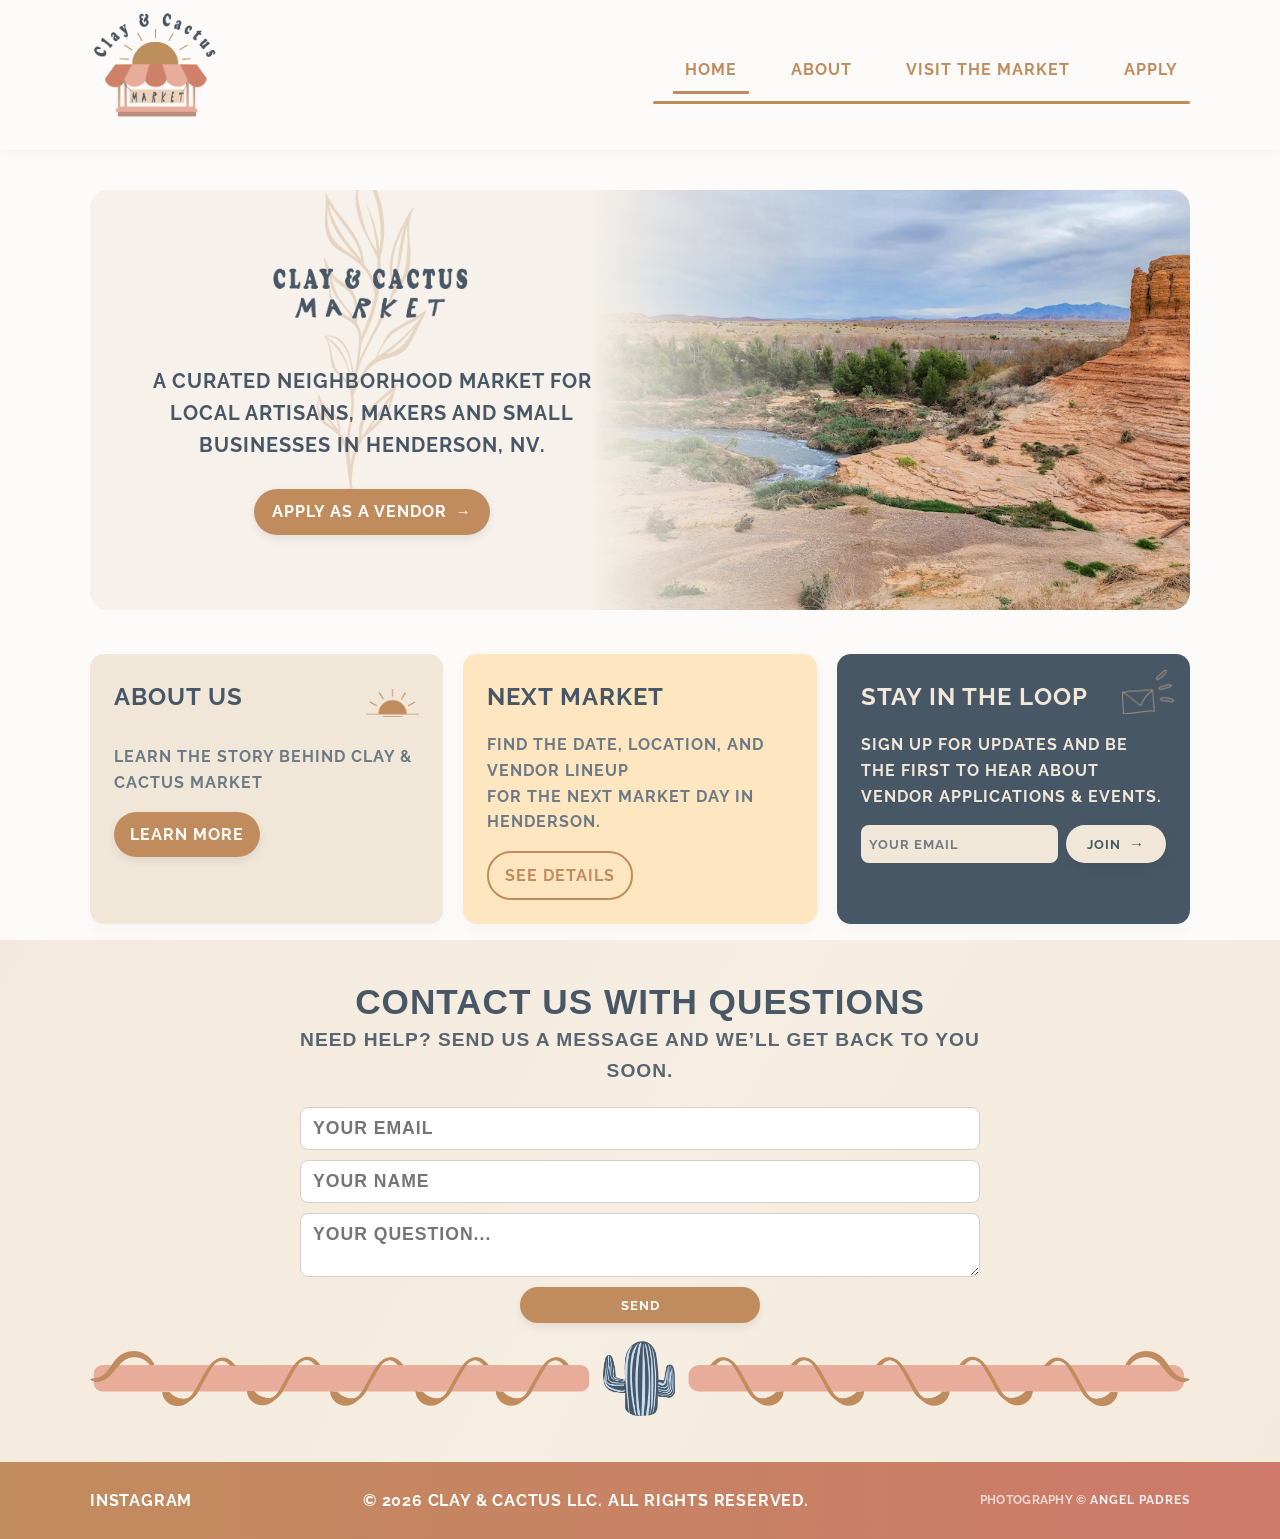
==== commit 24a520c0: "Add files via upload" ====
--- a/index.html
+++ b/index.html
@@ -76,9 +76,9 @@
             </article>
             <article class="feature-card feature-card--next">
                 <h2>Next Market</h2>
-                <p>Find the date, location, and vendor lineup for the next market day in Henderson.</p>
+                <p>Find the date, location, and vendor lineup<br>for the next market day in Henderson.</p>
                 <a href="visit.html" class="feature-link feature-link--outline">See details</a>
-                <img src="assets/blue-leaf-left.png" alt="Blue leaf" class="feature-icon-right" />
+                <img src="assets/joshua-tree.PNG" alt="" aria-hidden="true" class="feature-icon-right" />
             </article>
             <article class="feature-card">
                 <h2>Stay in the Loop</h2>
@@ -117,6 +117,7 @@
         <div class="container footer-content">
             <a href="https://instagram.com/clayandcactusmarket" target="_blank" rel="noopener noreferrer" class="footer-link">Instagram</a>
             <p class="footer-brand">&copy; 2026 Clay & Cactus LLC. All rights reserved.</p>
+            <p class="footer-photo-credit">Photography &copy; <a href="https://angelpadres.com/photos" target="_blank" rel="noopener noreferrer" class="footer-photo-credit-link">Angel Padres</a></p>
         </div>
     </footer>
 </body>
--- a/style.css
+++ b/style.css
@@ -79,16 +79,16 @@
     display: block;
     object-fit: cover;
     object-position: center;
-    mask-image: linear-gradient(to right, transparent 0%, black 30%);
+    mask-image: linear-gradient(to right, transparent 0%, black 45%);
     mask-composite: intersect;
-    -webkit-mask-image: linear-gradient(to right, transparent 0%, black 30%);
+    -webkit-mask-image: linear-gradient(to right, transparent 0%, black 45%);
     -webkit-mask-composite: source-in;
 }
 
 .hero-media{
     position: relative;
     align-self: stretch;
-    margin-left: -120px;
+    margin-left: -50px;
     margin-right: -32px;
     margin-top: -32px;
     margin-bottom: -32px;
@@ -247,6 +247,23 @@
     margin-bottom: 0;
 }
 
+.about-photo-credit{
+    margin: 14px 0 0;
+    color: #6d7a85;
+    font-size: 0.82rem;
+    letter-spacing: 0.2px;
+}
+
+.about-photo-credit a{
+    color: inherit;
+    text-decoration: none;
+    font-weight: 700;
+}
+
+.about-photo-credit a:hover{
+    opacity: 0.82;
+}
+
 .visit-notice{
     display: grid;
     grid-template-columns: minmax(0, 1fr) 320px;
@@ -265,18 +282,7 @@
     overflow: hidden;
 }
 
-.visit-notice-accent{
-    position: absolute;
-    right: -18px;
-    bottom: -72px;
-    width: clamp(120px, 20vw, 185px);
-    height: auto;
-    pointer-events: none;
-    z-index: 0;
-    opacity: 0.95;
-}
-
-.visit-notice-panel > *:not(.visit-notice-accent){
+.visit-notice-panel > *{
     position: relative;
     z-index: 1;
 }
@@ -720,12 +726,23 @@
 
 .feature-card--next{
     position: relative;
+    overflow: hidden;
+}
+
+.feature-card--next > h2,
+.feature-card--next > p,
+.feature-card--next > .feature-link{
+    position: relative;
+    z-index: 1;
 }
 
 .feature-card--next .feature-icon-right{
     position: absolute;
-    right: 16px;
-    bottom: 16px;
+    right: -54px;
+    bottom: -50px;
+    width: 208px;
+    opacity: 0.55;
+    z-index: 0;
 }
 
 .feature-icon-mail{
@@ -845,11 +862,6 @@
     .visit-notice{
         grid-template-columns: 1fr;
     }
-    .visit-notice-accent{
-        width: clamp(98px, 24vw, 136px);
-        right: -12px;
-        bottom: -56px;
-    }
     .about-hero-card{
         padding-right: 0;
     }
@@ -1132,12 +1144,6 @@
         padding: 20px 18px;
     }
 
-    .visit-notice-accent{
-        width: 92px;
-        right: -8px;
-        bottom: -42px;
-    }
-
 }
 
 footer {
@@ -1150,6 +1156,7 @@
     display: flex;
     justify-content: space-between;
     align-items: center;
+    gap: 12px;
 }
 
 .footer-link,
@@ -1164,11 +1171,36 @@
     opacity: 0.85;
 }
 
+.footer-photo-credit {
+    font-size: 0.72rem;
+    color: rgba(255, 255, 255, 0.7);
+    margin: 0;
+    letter-spacing: 0.3px;
+    text-align: right;
+}
+
+.footer-photo-credit-link {
+    color: rgba(255, 255, 255, 0.9);
+    text-decoration: none;
+}
+
+.footer-photo-credit-link:hover {
+    opacity: 0.85;
+}
+
 @media (max-width: 640px) {
+    footer {
+        padding: 8px 0;
+    }
     .footer-content {
         flex-direction: column;
-        gap: 8px;
-    }
-}
-
-
+        gap: 4px;
+        text-align: center;
+    }
+    .footer-photo-credit {
+        text-align: center;
+        font-size: 0.68rem;
+    }
+}
+
+
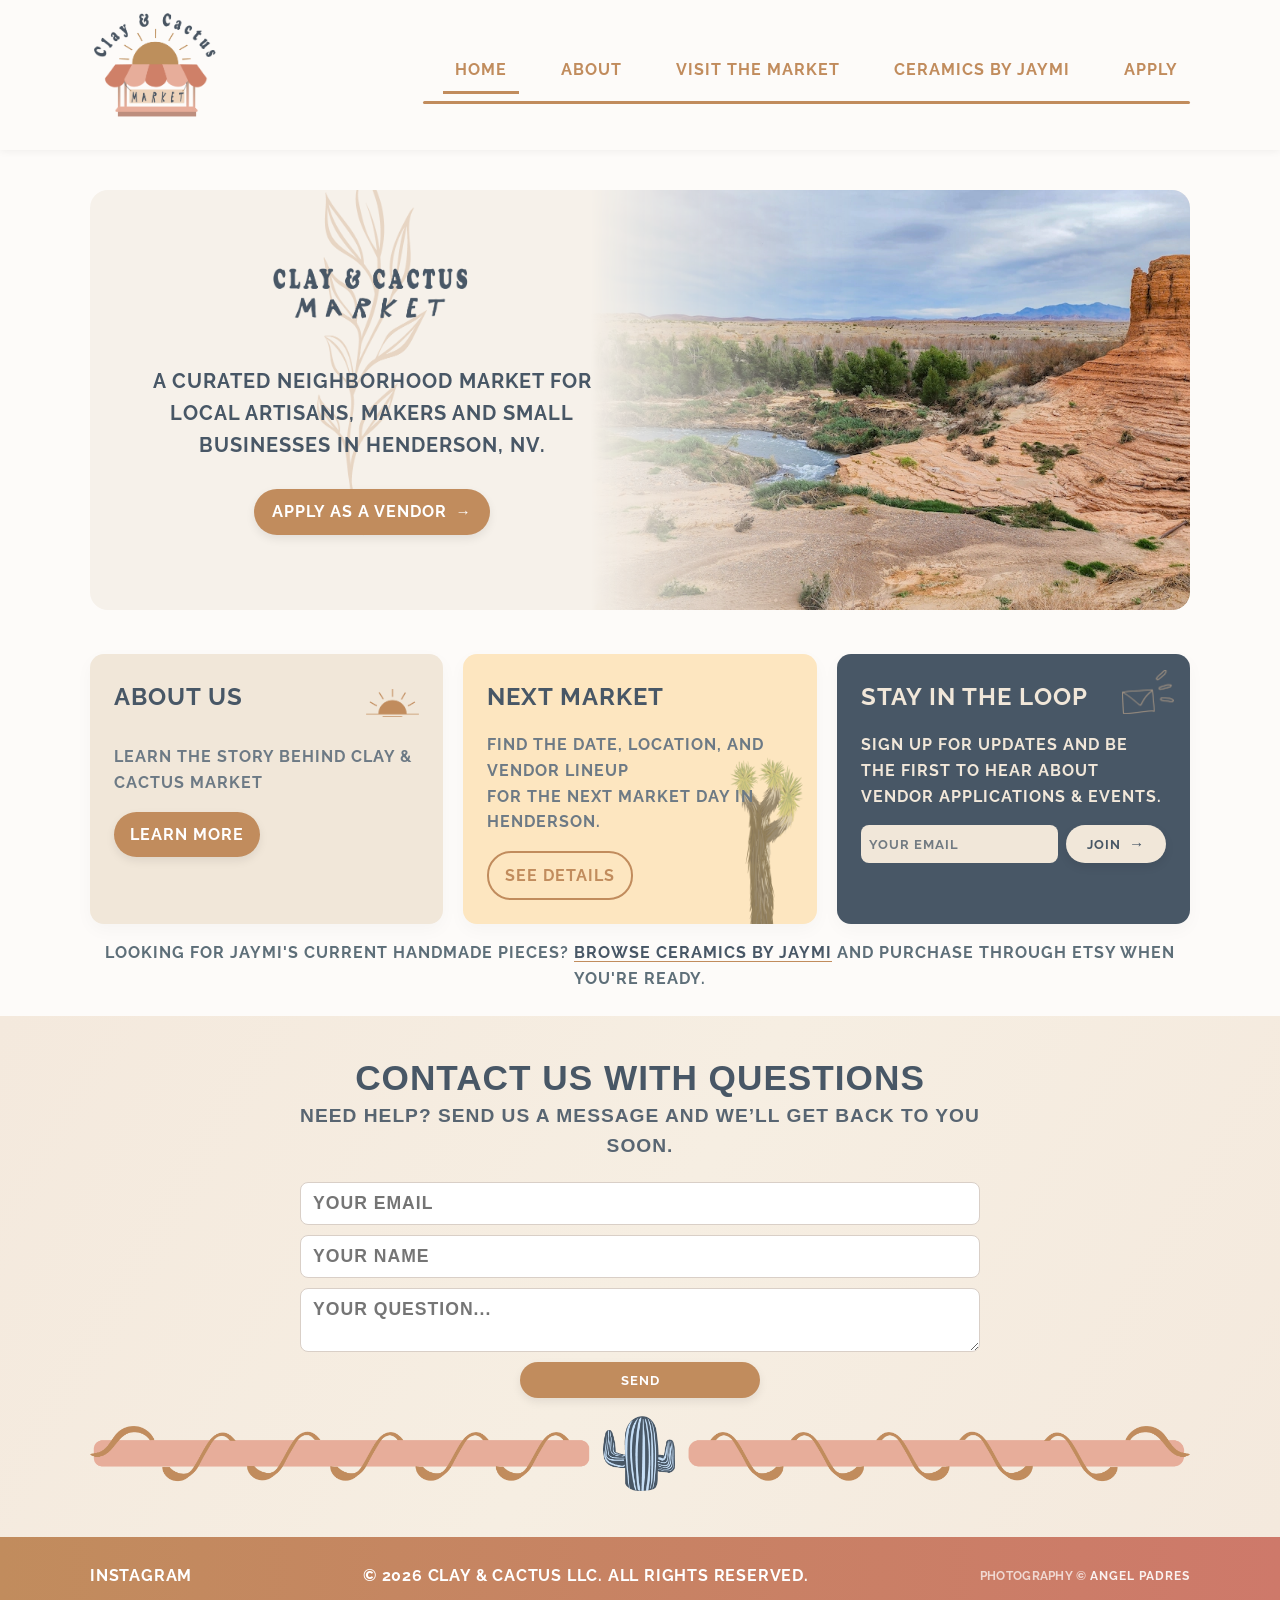
==== commit 594baebe: "Add Ceramics by Jaymi storefront page, SEO, and Google Analytics Co-authored-by: Copilot <223556219+" ====
--- a/index.html
+++ b/index.html
@@ -3,6 +3,14 @@
 <head>
     <meta charset="UTF-8">
     <meta name="viewport" content="width=device-width, initial-scale=1.0">
+    <!-- Google tag (gtag.js) -->
+    <script async src="https://www.googletagmanager.com/gtag/js?id=G-5LG8CW9DQW"></script>
+    <script>
+        window.dataLayer = window.dataLayer || [];
+        function gtag(){dataLayer.push(arguments);}
+        gtag('js', new Date());
+        gtag('config', 'G-5LG8CW9DQW');
+    </script>
     <title>Clay & Cactus Market</title>
     <meta name="description" content="Clay & Cactus Market is a curated neighborhood market in Henderson, NV featuring local artisans, makers, and small businesses.">
     <meta property="og:title" content="Clay & Cactus Market">
@@ -45,6 +53,7 @@
                 <a href="/" class="active" aria-current="page">Home</a>
                 <a href="about.html">About</a>
                 <a href="visit.html">Visit the Market</a>
+                <a href="ceramics.html">Ceramics by Jaymi</a>
                 <a href="apply.html">Apply</a>
             </nav>
         </div>
@@ -90,6 +99,10 @@
                 <img src="assets/mail.png" alt="Mail icon" class="feature-icon-mail" />
             </article>
         </section>
+
+        <section class="container home-collection-note" aria-label="Ceramics collection">
+            <p>Looking for Jaymi's current handmade pieces? <a class="inline-link" href="ceramics.html">Browse Ceramics by Jaymi</a> and purchase through Etsy when you're ready.</p>
+        </section>
     </main>
 
     <script src="main.js"></script>
--- a/style.css
+++ b/style.css
@@ -615,6 +615,227 @@
     gap: 20px;
     margin-top: 44px;
     margin-bottom: 16px;
+}
+
+.ceramics{
+    margin-top: 44px;
+    margin-bottom: 24px;
+}
+
+.ceramics__heading{
+    margin: 0 0 22px;
+    text-align: center;
+    color: #485766;
+    font-size: clamp(2.1rem, 4vw, 3.4rem);
+    line-height: 1;
+}
+
+.ceramics__status{
+    text-align: center;
+    color: #5e6f79;
+    margin: 0 0 20px;
+}
+
+.ceramics__status a{
+    color: #485766;
+    text-decoration-color: #c18c5d;
+    text-underline-offset: 3px;
+}
+
+.ceramics-grid{
+    list-style: none;
+    margin: 0;
+    padding: 0;
+    display: flex;
+    flex-wrap: wrap;
+    justify-content: center;
+    gap: 22px;
+}
+
+.ceramics-card{
+    flex: 0 1 340px;
+    min-width: min(100%, 260px);
+    background: #f1e7d9;
+    border-radius: 14px;
+    box-shadow: 0 6px 18px rgba(0,0,0,0.04);
+    overflow: hidden;
+    transition: transform 0.2s ease, box-shadow 0.2s ease;
+}
+
+.ceramics-card:hover,
+.ceramics-card:focus-within{
+    transform: translateY(-3px);
+    box-shadow: 0 12px 24px rgba(72, 87, 102, 0.14);
+}
+
+.ceramics-card__button{
+    display: block;
+    width: 100%;
+    padding: 0;
+    border: none;
+    background: none;
+    text-align: left;
+    cursor: pointer;
+    color: inherit;
+}
+
+.ceramics-card__media{
+    position: relative;
+    display: block;
+    aspect-ratio: 4 / 5;
+    overflow: hidden;
+    background: #f6f1ea;
+}
+
+.ceramics-card__media img{
+    width: 100%;
+    height: 100%;
+    object-fit: cover;
+}
+
+.ceramics-card__badge{
+    position: absolute;
+    top: 12px;
+    left: 12px;
+    padding: 4px 12px;
+    border-radius: 24px;
+    background: #485766;
+    color: #f1e7d9;
+    font-size: 0.95rem;
+}
+
+.ceramics-card__body{
+    display: flex;
+    flex-direction: column;
+    gap: 6px;
+    padding: 16px 18px 20px;
+}
+
+.ceramics-card__name{
+    color: #485766;
+    font-size: 1.35rem;
+    line-height: 1.1;
+}
+
+.ceramics-card__price{
+    color: #c18c5d;
+    font-size: 1.2rem;
+}
+
+body.modal-open{
+    overflow: hidden;
+}
+
+.ceramics-modal[hidden]{
+    display: none;
+}
+
+.ceramics-modal{
+    position: fixed;
+    inset: 0;
+    z-index: 2000;
+    display: flex;
+    align-items: center;
+    justify-content: center;
+    padding: 20px;
+}
+
+.ceramics-modal__backdrop{
+    position: absolute;
+    inset: 0;
+    background: rgba(72, 87, 102, 0.6);
+}
+
+.ceramics-modal__panel{
+    position: relative;
+    display: grid;
+    grid-template-columns: minmax(0, 1fr) minmax(0, 1fr);
+    width: 100%;
+    max-width: 860px;
+    max-height: 90vh;
+    overflow: auto;
+    background: #fdfbf9;
+    border-radius: 18px;
+    box-shadow: 0 20px 50px rgba(0,0,0,0.25);
+}
+
+.ceramics-modal__image{
+    width: 100%;
+    height: 100%;
+    min-height: 320px;
+    object-fit: cover;
+}
+
+.ceramics-modal__info{
+    display: flex;
+    flex-direction: column;
+    align-items: flex-start;
+    justify-content: center;
+    padding: 32px 30px;
+    background: #f4e9dd;
+}
+
+.ceramics-modal__info h2{
+    margin: 0 0 8px;
+    color: #485766;
+    font-size: clamp(1.8rem, 3vw, 2.5rem);
+    line-height: 1;
+}
+
+.ceramics-modal__price{
+    margin: 0 0 14px;
+    color: #c18c5d;
+    font-size: 1.6rem;
+}
+
+.ceramics-modal__description{
+    margin: 0 0 22px;
+    color: #5e6f79;
+    text-transform: none;
+    letter-spacing: 0.3px;
+}
+
+.ceramics-modal__close{
+    position: absolute;
+    top: 10px;
+    right: 12px;
+    z-index: 2;
+    width: 38px;
+    height: 38px;
+    border: none;
+    border-radius: 50%;
+    background: rgba(253, 251, 249, 0.9);
+    color: #485766;
+    font-size: 1.8rem;
+    line-height: 1;
+    cursor: pointer;
+}
+
+.ceramics-modal__close:hover{
+    background: #ffffff;
+    color: #ce796a;
+}
+
+.home-collection-note{
+    margin-top: 10px;
+    margin-bottom: 24px;
+}
+
+.home-collection-note p{
+    margin: 0;
+    text-align: center;
+    color: #5e6f79;
+}
+
+.inline-link{
+    color: #485766;
+    text-decoration-color: #c18c5d;
+    text-underline-offset: 3px;
+    font-weight: 700;
+}
+
+.inline-link:hover{
+    color: #ce796a;
 }
 
 .feature-card{
@@ -854,6 +1075,8 @@
         margin: 0;
     }
     .features{grid-template-columns: 1fr;}
+    .ceramics-modal__panel{grid-template-columns: 1fr;}
+    .ceramics-modal__image{min-height: 0; max-height: 320px;}
     .page-hero-copy{text-align: center;}
     .page-hero-overlay{
         left: 50%;
@@ -1202,5 +1425,3 @@
         font-size: 0.68rem;
     }
 }
-
-
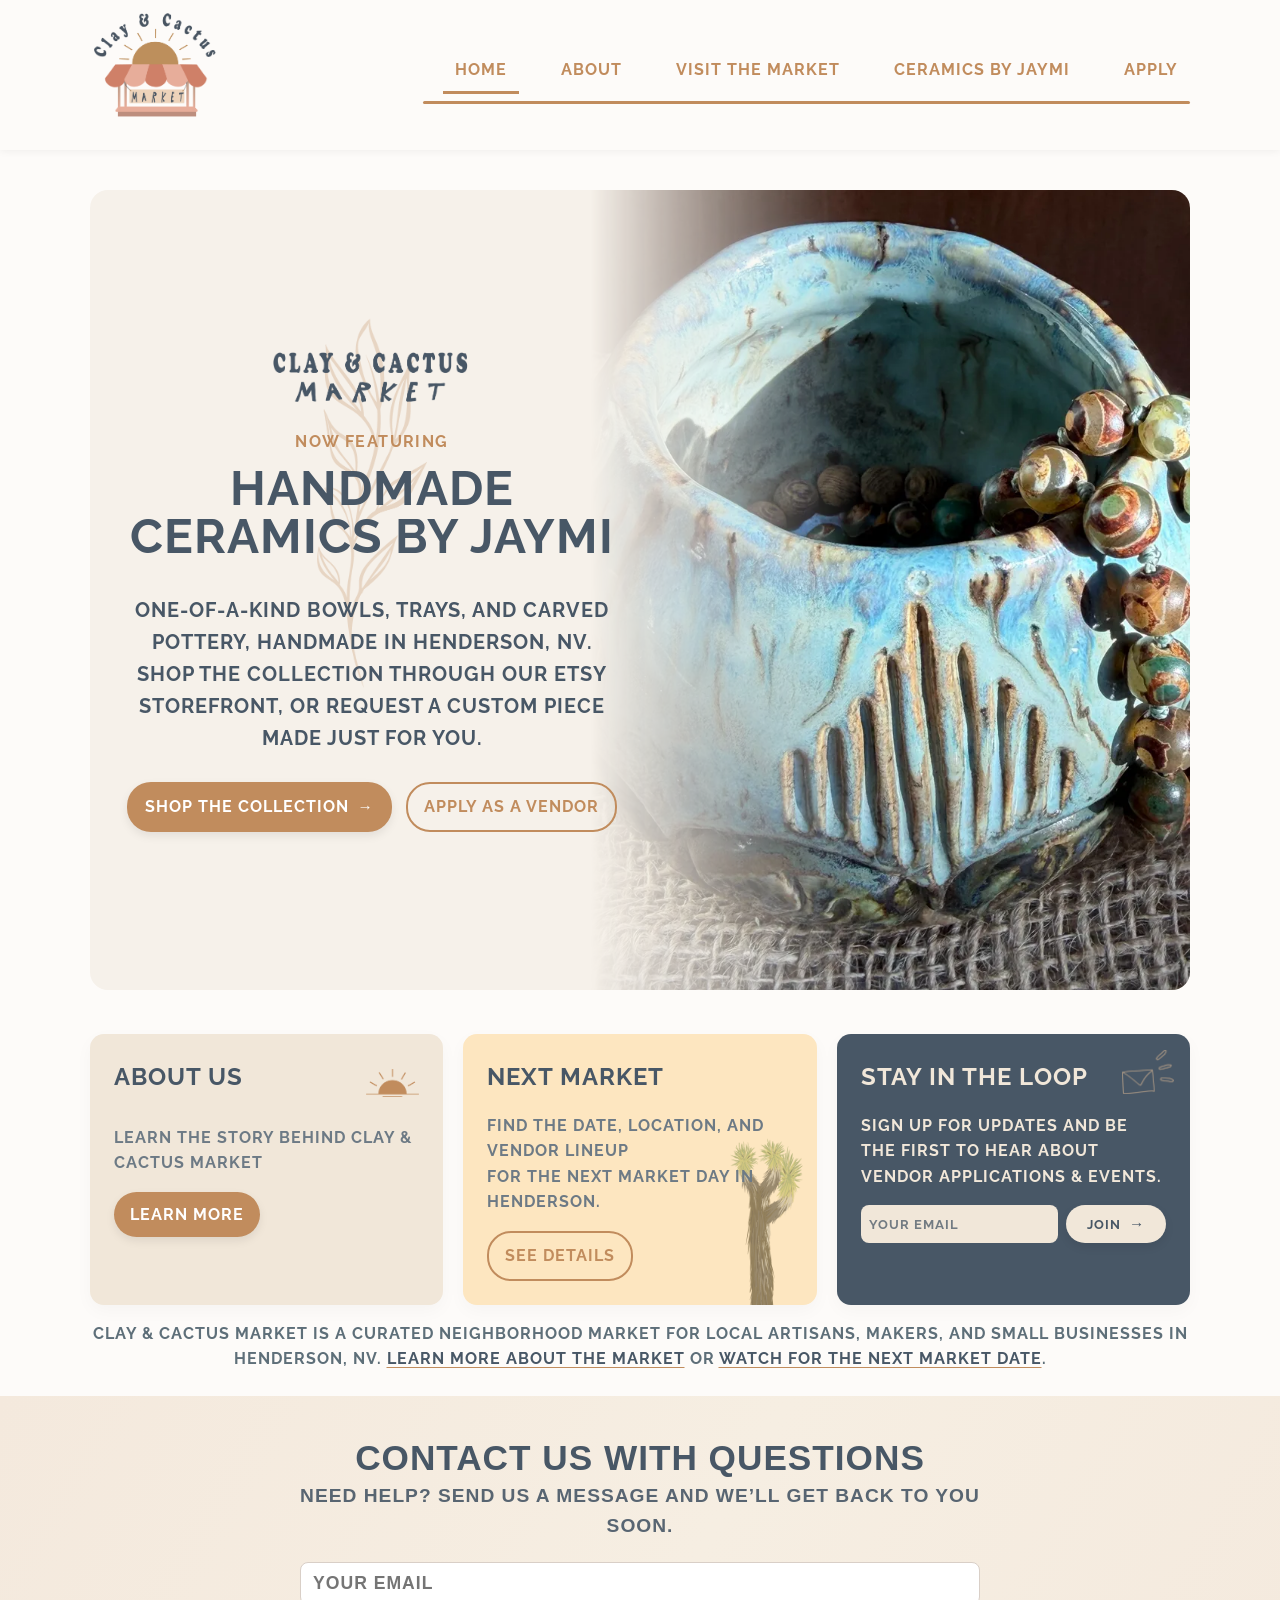
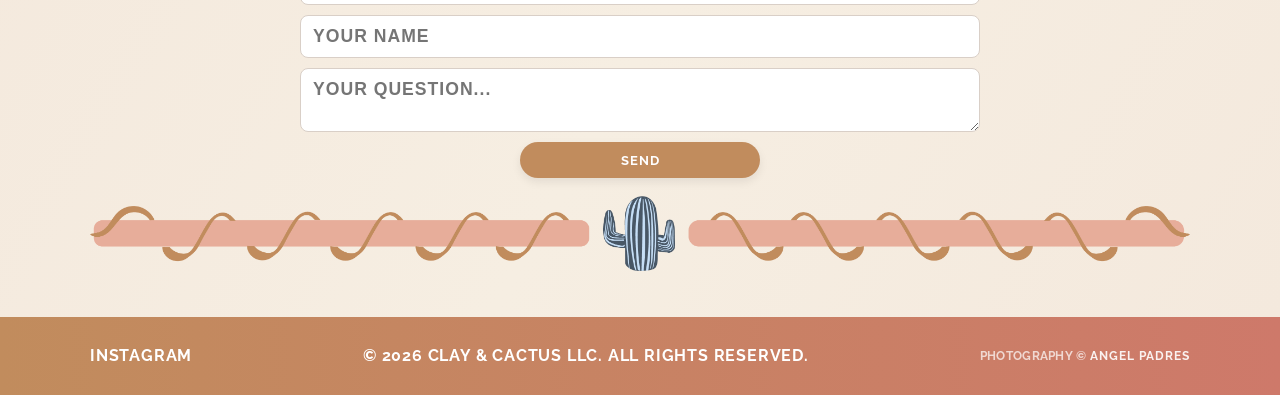
==== commit 9552936b: "Add files via upload" ====
--- a/index.html
+++ b/index.html
@@ -12,12 +12,12 @@
         gtag('config', 'G-5LG8CW9DQW');
     </script>
     <title>Clay & Cactus Market</title>
-    <meta name="description" content="Clay & Cactus Market is a curated neighborhood market in Henderson, NV featuring local artisans, makers, and small businesses.">
+    <meta name="description" content="Shop handmade ceramics by Jaymi at Clay & Cactus Market, a curated neighborhood market for local artisans, makers, and small businesses in Henderson, NV.">
     <meta property="og:title" content="Clay & Cactus Market">
-    <meta property="og:description" content="A curated neighborhood market for local artisans, makers, and small businesses in Henderson, NV.">
+    <meta property="og:description" content="Shop handmade ceramics by Jaymi, and discover a curated neighborhood market for local artisans, makers, and small businesses in Henderson, NV.">
     <meta property="og:type" content="website">
     <meta property="og:url" content="https://clayandcactusmarket.com/">
-    <meta property="og:image" content="https://clayandcactusmarket.com/assets/logo.png">
+    <meta property="og:image" content="https://clayandcactusmarket.com/assets/ceramics/jp-032.jpg">
     <meta name="twitter:card" content="summary_large_image">
     <link rel="canonical" href="https://clayandcactusmarket.com/">
     <script type="application/ld+json">
@@ -64,13 +64,16 @@
             <div class="hero-text">
                 <img class="hero-text-overlay" src="assets/gold-leaf-straight.png" alt="" aria-hidden="true">
                 <img class="hero-logo" src="assets/logo.png" alt="Clay & Cactus Market logo">
-                <p class="hero-subtitle">A curated neighborhood market for local artisans, makers and small businesses in Henderson, NV.</p>
+                <p class="section-label">Now Featuring</p>
+                <h1 class="hero-title">Handmade Ceramics by Jaymi</h1>
+                <p class="hero-subtitle">One-of-a-kind bowls, trays, and carved pottery, handmade in Henderson, NV. Shop the collection through our Etsy storefront, or request a custom piece made just for you.</p>
                 <div class="hero-actions">
-                    <a href="apply.html" class="btn cta--alt">Apply as a Vendor</a>
+                    <a href="ceramics.html" class="btn cta--alt">Shop the Collection</a>
+                    <a href="apply.html" class="feature-link feature-link--outline">Apply as a Vendor</a>
                 </div>
             </div>
             <div class="hero-media">
-                <img src="assets/owlcanyon_stream.webp" alt="Owl Canyon stream surrounded by nature" class="hero-image">
+                <img src="assets/ceramics/jp-032.jpg" alt="Small handmade blue ceramic pot with a carved botanical design by Jaymi" class="hero-image">
             </div>
         </section>
 
@@ -100,14 +103,14 @@
             </article>
         </section>
 
-        <section class="container home-collection-note" aria-label="Ceramics collection">
-            <p>Looking for Jaymi's current handmade pieces? <a class="inline-link" href="ceramics.html">Browse Ceramics by Jaymi</a> and purchase through Etsy when you're ready.</p>
+        <section class="container home-collection-note" aria-label="About the market">
+            <p>Clay &amp; Cactus Market is a curated neighborhood market for local artisans, makers, and small businesses in Henderson, NV. <a class="inline-link" href="about.html">Learn more about the market</a> or <a class="inline-link" href="visit.html">watch for the next market date</a>.</p>
         </section>
     </main>
 
     <script src="main.js"></script>
 
-    <section class="contact-band">
+    <section class="contact-band" id="contact">
         <div class="container contact-container">
             <div class="contact-meta">
                 <h3>Contact us with questions</h3>
--- a/style.css
+++ b/style.css
@@ -135,6 +135,13 @@
     z-index: 2;
 }
 
+.hero-title{
+    margin: 0 0 14px;
+    color: #485766;
+    font-size: clamp(2rem, 4vw, 3rem);
+    line-height: 1;
+}
+
 .hero-subtitle{
     font-size: 1.25rem;
     color: #485766;
@@ -653,8 +660,8 @@
 }
 
 .ceramics-card{
-    flex: 0 1 340px;
-    min-width: min(100%, 260px);
+    flex: 0 1 280px;
+    min-width: min(100%, 220px);
     background: #f1e7d9;
     border-radius: 14px;
     box-shadow: 0 6px 18px rgba(0,0,0,0.04);
@@ -666,6 +673,19 @@
 .ceramics-card:focus-within{
     transform: translateY(-3px);
     box-shadow: 0 12px 24px rgba(72, 87, 102, 0.14);
+}
+
+@media (min-width: 700px){
+    .ceramics-card{
+        flex-basis: min(280px, calc((100% - 44px) / 3));
+        min-width: 0;
+    }
+}
+
+@media (min-width: 1000px){
+    .ceramics-card{
+        flex-basis: calc((100% - 66px) / 4);
+    }
 }
 
 .ceramics-card__button{
@@ -713,7 +733,7 @@
 
 .ceramics-card__name{
     color: #485766;
-    font-size: 1.35rem;
+    font-size: 1.15rem;
     line-height: 1.1;
 }
 
@@ -814,6 +834,42 @@
 .ceramics-modal__close:hover{
     background: #ffffff;
     color: #ce796a;
+}
+
+.ceramics-modal__info [hidden]{
+    display: none;
+}
+
+.ceramics-modal__sold-note{
+    margin: 0 0 22px;
+    padding: 12px 16px;
+    border-left: 3px solid #c18c5d;
+    border-radius: 8px;
+    background: #fdfbf9;
+    color: #5e6f79;
+}
+
+.ceramics-artist{
+    margin-top: 40px;
+    margin-bottom: 48px;
+}
+
+.ceramics-artist-panel{
+    max-width: 720px;
+    margin: 0 auto;
+    text-align: center;
+}
+
+.ceramics-artist-panel p{
+    color: #5e6f79;
+}
+
+.ceramics-artist-actions{
+    display: flex;
+    flex-wrap: wrap;
+    justify-content: center;
+    gap: 14px;
+    margin-top: 18px;
 }
 
 .home-collection-note{
